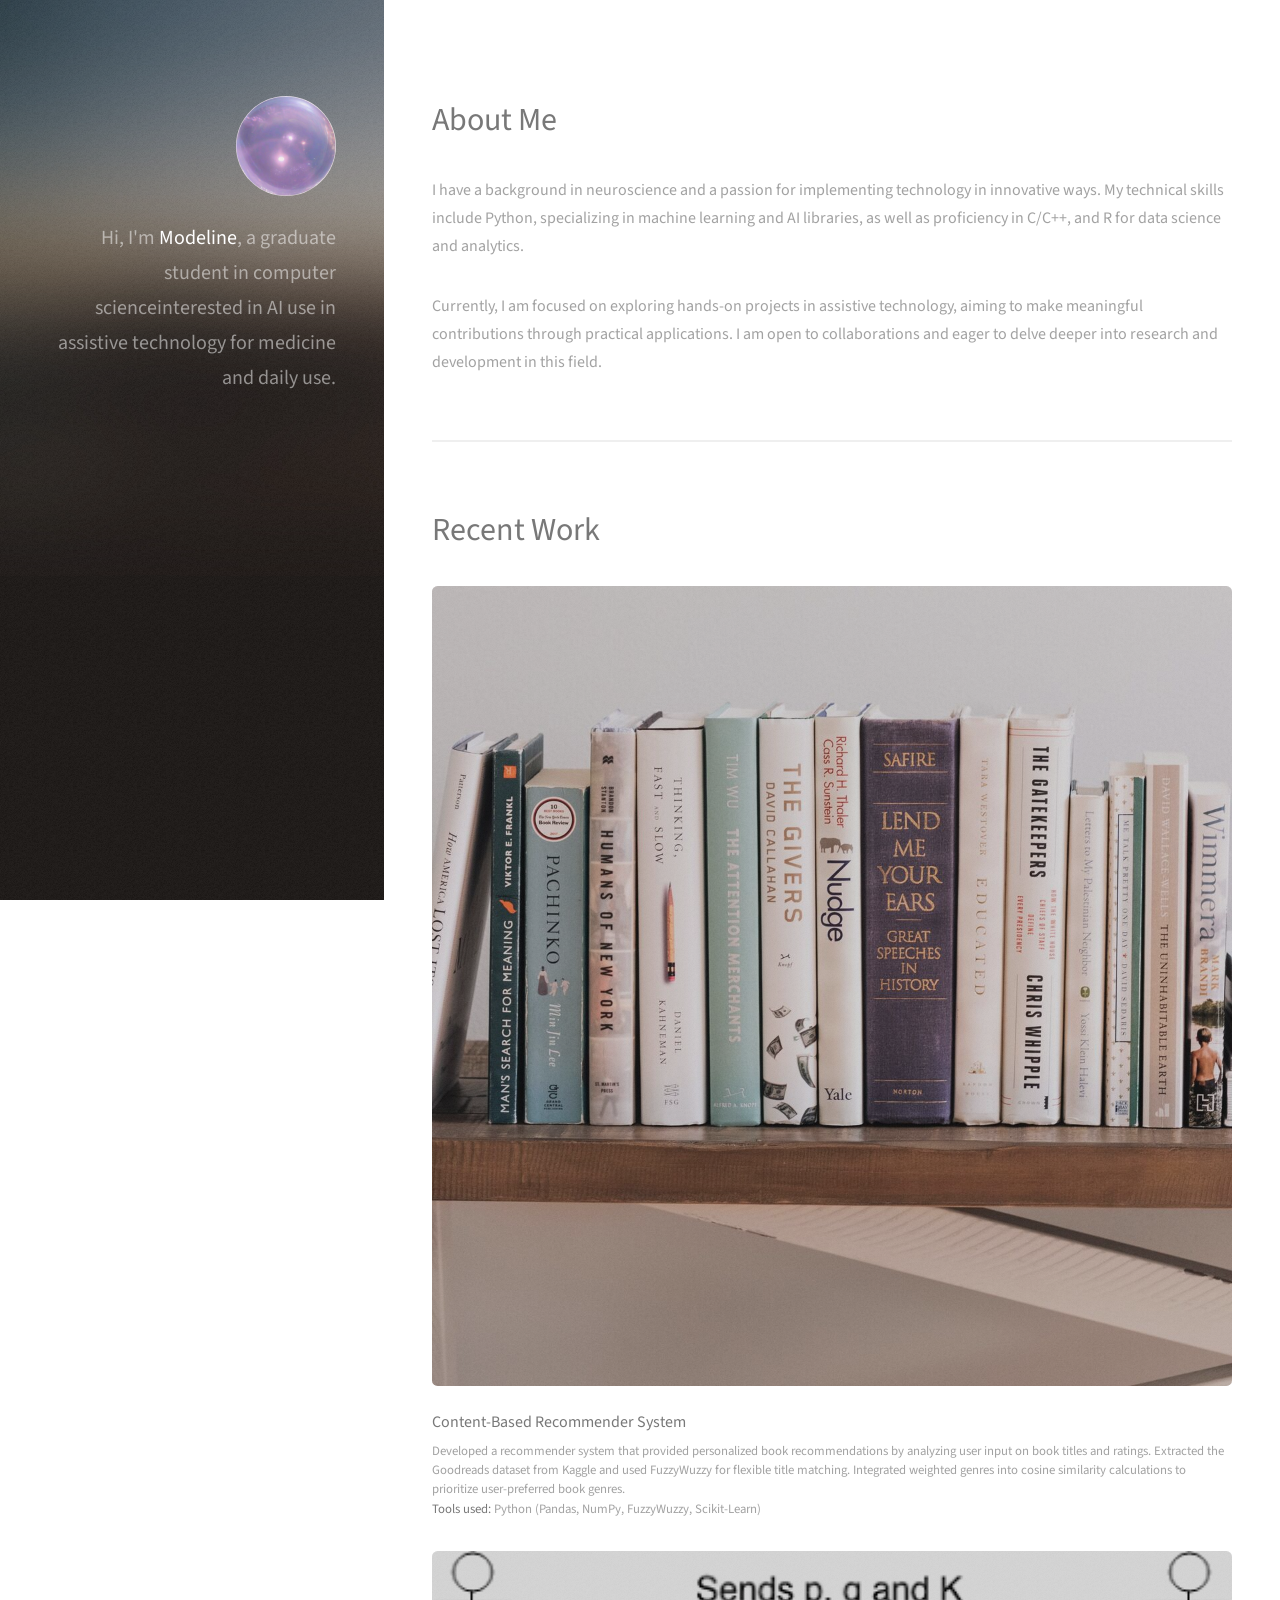
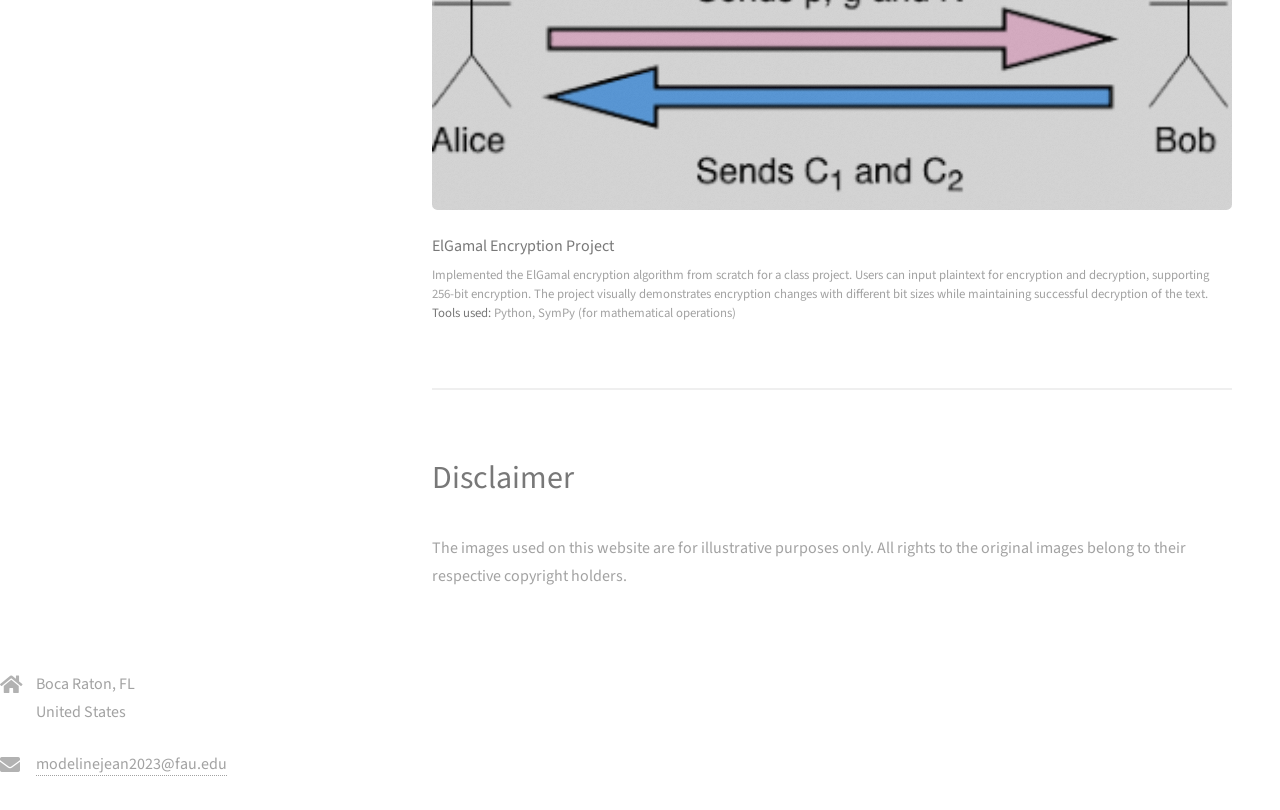
==== index.html @ 942147e5 "Add files via upload" ====
<!DOCTYPE HTML>
<!--
MJP
last updated: july 12, 2024
-->
<html lang="en">
	<head>
		<meta charset="UTF-8">
		<meta name="viewport" content="width=device-width, initial-scale=1, user-scalable=no">
		<title>MODELINE JEAN PIERRE</title>
		<link rel="stylesheet" href="assets/css/main.css">
	</head>
	<body class="is-preload">

		<!-- Header -->
		<header id="header">
			<div class="inner">
				<a href="#" class="image avatar"><img src="images/ball.JPG" alt=""></a>
				<h1>Hi, I'm <strong>Modeline</strong>, a graduate student in computer science<br>interested in AI use in assistive technology for medicine and daily use.</h1>
			</div>
		</header>

		<!-- Main -->
		<div id="main">

			<!-- Section One - About Me -->
			<section id="one">
				<div class="content">
					<header class="major">
						<h2>About Me</h2>
					</header>
					<p>
						I have a background in neuroscience and a passion for implementing technology in innovative ways. My technical skills include Python, specializing in machine learning and AI libraries, as well as proficiency in C/C++, and R for data science and analytics.
					</p>
					<p>
						Currently, I am focused on exploring hands-on projects in assistive technology, aiming to make meaningful contributions through practical applications. I am open to collaborations and eager to delve deeper into research and development in this field.
					</p>
				</div>
			</section>

			<!-- Section Two - Recent Work -->
			<section id="two">
				<div class="content">
					<header class="major">
						<h2>Recent Work</h2>
					</header>
					<div class="col">
						<article class="work-item">
							<a href="images/booksrec.jpg" class="image fit thumb"><img src="images/booksrec.jpg" alt="Books Rec"></a>
							<h3>Content-Based Recommender System</h3>
							<p>
								Developed a recommender system that provided personalized book recommendations by analyzing user input on book titles and ratings. Extracted the Goodreads dataset from Kaggle and used FuzzyWuzzy for flexible title matching. Integrated weighted genres into cosine similarity calculations to prioritize user-preferred book genres.
							</p>
							<p><strong>Tools used:</strong> Python (Pandas, NumPy, FuzzyWuzzy, Scikit-Learn)</p>
						</article>
						<article class="work-item">
							<a href="images/elgammal.png" class="image fit thumb"><img src="images/elgammal.png" alt="ElGamal Encryption"></a>
							<h3>ElGamal Encryption Project</h3>
							<p>
								Implemented the ElGamal encryption algorithm from scratch for a class project. Users can input plaintext for encryption and decryption, supporting 256-bit encryption. The project visually demonstrates encryption changes with different bit sizes while maintaining successful decryption of the text.
							</p>
							<p><strong>Tools used:</strong> Python, SymPy (for mathematical operations)</p>
						</article>
					</div>
				</div>
			</section>

			<!-- Section Three - Disclaimer -->
			<section id="three">
				<div class="content">
					<header class="major">
						<h2>Disclaimer</h2>
					</header>
					<p>
						The images used on this website are for illustrative purposes only. All rights to the original images belong to their respective copyright holders.
					</p>
				</div>
			</section>

		</div>
		<!-- End Main -->

		<!-- Footer -->
		<footer id="footer">
			<div class="inner">
				<ul class="labeled-icons">
					<li>
						<h3 class="icon solid fa-home"><span class="label">Address</span></h3>
						Boca Raton, FL <br>
						United States
					</li>
					<li>
						<h3 class="icon solid fa-envelope"><span class="label">Email</span></h3>
						<a href="mailto:modelinejean2023@fau.edu">modelinejean2023@fau.edu</a>
					</li>
				</ul>
			</div>
		</footer>
<!-- End Footer -->

		<!-- End Footer -->

		<!-- Scripts -->
		<!-- Uncomment the following script tags if you need them -->
		<!--
		<script src="assets/js/jquery.min.js"></script>
		<script src="assets/js/jquery.poptrox.min.js"></script>
		<script src="assets/js/browser.min.js"></script>
		<script src="assets/js/breakpoints.min.js"></script>
		<script src="assets/js/util.js"></script>
		<script src="assets/js/main.js"></script>
		-->
	</body>
</html>
---- assets/css/main.css ----
@import url("fontawesome-all.min.css");
@import url("https://fonts.googleapis.com/css?family=Source+Sans+Pro:400,400italic");
/*
	Strata by HTML5 UP
	html5up.net | @ajlkn
	Free for personal and commercial use under the CCA 3.0 license (html5up.net/license)
*/
html, body, div, span, applet, object,
iframe, h1, h2, h3, h4, h5, h6, p, blockquote,
pre, a, abbr, acronym, address, big, cite,
code, del, dfn, em, img, ins, kbd, q, s, samp,
small, strike, strong, sub, sup, tt, var, b,
u, i, center, dl, dt, dd, ol, ul, li, fieldset,
form, label, legend, table, caption, tbody,
tfoot, thead, tr, th, td, article, aside,
canvas, details, embed, figure, figcaption,
footer, header, hgroup, menu, nav, output, ruby,
section, summary, time, mark, audio, video {
  margin: 0;
  padding: 0;
  border: 0;
  font-size: 100%;
  font: inherit;
  vertical-align: baseline;
}

article, aside, details, figcaption, figure,
footer, header, hgroup, menu, nav, section {
  display: block;
}

body {
  line-height: 1;
}

ol, ul {
  list-style: none;
}

blockquote, q {
  quotes: none;
}
blockquote:before, blockquote:after, q:before, q:after {
  content: "";
  content: none;
}

table {
  border-collapse: collapse;
  border-spacing: 0;
}

body {
  -webkit-text-size-adjust: none;
}

mark {
  background-color: transparent;
  color: inherit;
}

input::-moz-focus-inner {
  border: 0;
  padding: 0;
}

input, select, textarea {
  -moz-appearance: none;
  -webkit-appearance: none;
  -ms-appearance: none;
  appearance: none;
}

/* Basic */
html {
  box-sizing: border-box;
}

*, *:before, *:after {
  box-sizing: inherit;
}

body {
  background: #fff;
}
body.is-preload *, body.is-preload *:before, body.is-preload *:after {
  -moz-animation: none !important;
  -webkit-animation: none !important;
  -ms-animation: none !important;
  animation: none !important;
  -moz-transition: none !important;
  -webkit-transition: none !important;
  -ms-transition: none !important;
  transition: none !important;
}

body, input, select, textarea {
  color: #a2a2a2;
  font-family: "Source Sans Pro", Helvetica, sans-serif;
  font-size: 16pt;
  font-weight: 400;
  line-height: 1.75em;
}

a {
  -moz-transition: color 0.2s ease-in-out, border-color 0.2s ease-in-out;
  -webkit-transition: color 0.2s ease-in-out, border-color 0.2s ease-in-out;
  -ms-transition: color 0.2s ease-in-out, border-color 0.2s ease-in-out;
  transition: color 0.2s ease-in-out, border-color 0.2s ease-in-out;
  border-bottom: dotted 1px;
  color: #49bf9d;
  text-decoration: none;
}
a:hover {
  border-bottom-color: transparent;
  color: #49bf9d !important;
  text-decoration: none;
}

strong, b {
  color: #787878;
  font-weight: 400;
}

em, i {
  font-style: italic;
}

p {
  margin: 0 0 2em 0;
}

h1, h2, h3, h4, h5, h6 {
  color: #787878;
  font-weight: 400;
  line-height: 1em;
  margin: 0 0 1em 0;
}
h1 a, h2 a, h3 a, h4 a, h5 a, h6 a {
  color: inherit;
  text-decoration: none;
}

h1 {
  font-size: 2em;
  line-height: 1.5em;
}

h2 {
  font-size: 1.5em;
  line-height: 1.5em;
}

h3 {
  font-size: 1.25em;
  line-height: 1.5em;
}

h4 {
  font-size: 1.1em;
  line-height: 1.5em;
}

h5 {
  font-size: 0.9em;
  line-height: 1.5em;
}

h6 {
  font-size: 0.7em;
  line-height: 1.5em;
}

sub {
  font-size: 0.8em;
  position: relative;
  top: 0.5em;
}

sup {
  font-size: 0.8em;
  position: relative;
  top: -0.5em;
}

hr {
  border: 0;
  border-bottom: solid 2px #efefef;
  margin: 2em 0;
}
hr.major {
  margin: 3em 0;
}

blockquote {
  border-left: solid 6px #efefef;
  font-style: italic;
  margin: 0 0 2em 0;
  padding: 0.5em 0 0.5em 1.5em;
}

code {
  background: #f7f7f7;
  border-radius: 0.35em;
  border: solid 2px #efefef;
  font-family: "Courier New", monospace;
  font-size: 0.9em;
  margin: 0 0.25em;
  padding: 0.25em 0.65em;
}

pre {
  -webkit-overflow-scrolling: touch;
  font-family: "Courier New", monospace;
  font-size: 0.9em;
  margin: 0 0 2em 0;
}
pre code {
  display: block;
  line-height: 1.75em;
  padding: 1em 1.5em;
  overflow-x: auto;
}

.align-left {
  text-align: left;
}

.align-center {
  text-align: center;
}

.align-right {
  text-align: right;
}

/* Container */
.container {
  margin: 0 auto;
  max-width: calc(100% - 4em);
  width: 100%;
}
.container.xsmall {
  width: 25%;
}
.container.small {
  width: 50%;
}
.container.medium {
  width: 75%;
}
.container.large {
  width: 125%;
}
.container.xlarge {
  width: 150%;
}
.container.max {
  width: 100%;
}
@media screen and (max-width: 980px) {
  .container {
    width: 100% !important;
    max-width: 100% !important;
  }
}
@media screen and (max-width: 480px) {
  .container {
    max-width: calc(100% - 3em);
  }
}

/* Row */
.row {
  display: flex;
  flex-wrap: wrap;
  box-sizing: border-box;
  align-items: stretch;
}
.row > * {
  box-sizing: border-box;
}
.row.gtr-uniform > * > :last-child {
  margin-bottom: 0;
}
.row.aln-left {
  justify-content: flex-start;
}
.row.aln-center {
  justify-content: center;
}
.row.aln-right {
  justify-content: flex-end;
}
.row.aln-top {
  align-items: flex-start;
}
.row.aln-middle {
  align-items: center;
}
.row.aln-bottom {
  align-items: flex-end;
}
.row > .imp {
  order: -1;
}
.row > .col-1 {
  width: 8.3333333333%;
}
.row > .off-1 {
  margin-left: 8.3333333333%;
}
.row > .col-2 {
  width: 16.6666666667%;
}
.row > .off-2 {
  margin-left: 16.6666666667%;
}
.row > .col-3 {
  width: 25%;
}
.row > .off-3 {
  margin-left: 25%;
}
.row > .col-4 {
  width: 33.3333333333%;
}
.row > .off-4 {
  margin-left: 33.3333333333%;
}
.row > .col-5 {
  width: 41.6666666667%;
}
.row > .off-5 {
  margin-left: 41.6666666667%;
}
.row > .col-6 {
  width: 50%;
}
.row > .off-6 {
  margin-left: 50%;
}
.row > .col-7 {
  width: 58.3333333333%;
}
.row > .off-7 {
  margin-left: 58.3333333333%;
}
.row > .col-8 {
  width: 66.6666666667%;
}
.row > .off-8 {
  margin-left: 66.6666666667%;
}
.row > .col-9 {
  width: 75%;
}
.row > .off-9 {
  margin-left: 75%;
}
.row > .col-10 {
  width: 83.3333333333%;
}
.row > .off-10 {
  margin-left: 83.3333333333%;
}
.row > .col-11 {
  width: 91.6666666667%;
}
.row > .off-11 {
  margin-left: 91.6666666667%;
}
.row > .col-12 {
  width: 100%;
}
.row > .off-12 {
  margin-left: 100%;
}
.row.gtr-0 {
  margin-top: 0;
  margin-left: 0em;
}
.row.gtr-0 > * {
  padding: 0 0 0 0em;
}
.row.gtr-0.gtr-uniform {
  margin-top: 0em;
}
.row.gtr-0.gtr-uniform > * {
  padding-top: 0em;
}
.row.gtr-25 {
  margin-top: 0;
  margin-left: -0.625em;
}
.row.gtr-25 > * {
  padding: 0 0 0 0.625em;
}
.row.gtr-25.gtr-uniform {
  margin-top: -0.625em;
}
.row.gtr-25.gtr-uniform > * {
  padding-top: 0.625em;
}
.row.gtr-50 {
  margin-top: 0;
  margin-left: -1.25em;
}
.row.gtr-50 > * {
  padding: 0 0 0 1.25em;
}
.row.gtr-50.gtr-uniform {
  margin-top: -1.25em;
}
.row.gtr-50.gtr-uniform > * {
  padding-top: 1.25em;
}
.row {
  margin-top: 0;
  margin-left: -2.5em;
}
.row > * {
  padding: 0 0 0 2.5em;
}
.row.gtr-uniform {
  margin-top: -2.5em;
}
.row.gtr-uniform > * {
  padding-top: 2.5em;
}
.row.gtr-150 {
  margin-top: 0;
  margin-left: -3.75em;
}
.row.gtr-150 > * {
  padding: 0 0 0 3.75em;
}
.row.gtr-150.gtr-uniform {
  margin-top: -3.75em;
}
.row.gtr-150.gtr-uniform > * {
  padding-top: 3.75em;
}
.row.gtr-200 {
  margin-top: 0;
  margin-left: -5em;
}
.row.gtr-200 > * {
  padding: 0 0 0 5em;
}
.row.gtr-200.gtr-uniform {
  margin-top: -5em;
}
.row.gtr-200.gtr-uniform > * {
  padding-top: 5em;
}
@media screen and (max-width: 1800px) {
  .row {
    display: flex;
    flex-wrap: wrap;
    box-sizing: border-box;
    align-items: stretch;
  }
  .row > * {
    box-sizing: border-box;
  }
  .row.gtr-uniform > * > :last-child {
    margin-bottom: 0;
  }
  .row.aln-left {
    justify-content: flex-start;
  }
  .row.aln-center {
    justify-content: center;
  }
  .row.aln-right {
    justify-content: flex-end;
  }
  .row.aln-top {
    align-items: flex-start;
  }
  .row.aln-middle {
    align-items: center;
  }
  .row.aln-bottom {
    align-items: flex-end;
  }
  .row > .imp-xlarge {
    order: -1;
  }
  .row > .col-1-xlarge {
    width: 8.3333333333%;
  }
  .row > .off-1-xlarge {
    margin-left: 8.3333333333%;
  }
  .row > .col-2-xlarge {
    width: 16.6666666667%;
  }
  .row > .off-2-xlarge {
    margin-left: 16.6666666667%;
  }
  .row > .col-3-xlarge {
    width: 25%;
  }
  .row > .off-3-xlarge {
    margin-left: 25%;
  }
  .row > .col-4-xlarge {
    width: 33.3333333333%;
  }
  .row > .off-4-xlarge {
    margin-left: 33.3333333333%;
  }
  .row > .col-5-xlarge {
    width: 41.6666666667%;
  }
  .row > .off-5-xlarge {
    margin-left: 41.6666666667%;
  }
  .row > .col-6-xlarge {
    width: 50%;
  }
  .row > .off-6-xlarge {
    margin-left: 50%;
  }
  .row > .col-7-xlarge {
    width: 58.3333333333%;
  }
  .row > .off-7-xlarge {
    margin-left: 58.3333333333%;
  }
  .row > .col-8-xlarge {
    width: 66.6666666667%;
  }
  .row > .off-8-xlarge {
    margin-left: 66.6666666667%;
  }
  .row > .col-9-xlarge {
    width: 75%;
  }
  .row > .off-9-xlarge {
    margin-left: 75%;
  }
  .row > .col-10-xlarge {
    width: 83.3333333333%;
  }
  .row > .off-10-xlarge {
    margin-left: 83.3333333333%;
  }
  .row > .col-11-xlarge {
    width: 91.6666666667%;
  }
  .row > .off-11-xlarge {
    margin-left: 91.6666666667%;
  }
  .row > .col-12-xlarge {
    width: 100%;
  }
  .row > .off-12-xlarge {
    margin-left: 100%;
  }
  .row.gtr-0 {
    margin-top: 0;
    margin-left: 0em;
  }
  .row.gtr-0 > * {
    padding: 0 0 0 0em;
  }
  .row.gtr-0.gtr-uniform {
    margin-top: 0em;
  }
  .row.gtr-0.gtr-uniform > * {
    padding-top: 0em;
  }
  .row.gtr-25 {
    margin-top: 0;
    margin-left: -0.625em;
  }
  .row.gtr-25 > * {
    padding: 0 0 0 0.625em;
  }
  .row.gtr-25.gtr-uniform {
    margin-top: -0.625em;
  }
  .row.gtr-25.gtr-uniform > * {
    padding-top: 0.625em;
  }
  .row.gtr-50 {
    margin-top: 0;
    margin-left: -1.25em;
  }
  .row.gtr-50 > * {
    padding: 0 0 0 1.25em;
  }
  .row.gtr-50.gtr-uniform {
    margin-top: -1.25em;
  }
  .row.gtr-50.gtr-uniform > * {
    padding-top: 1.25em;
  }
  .row {
    margin-top: 0;
    margin-left: -2.5em;
  }
  .row > * {
    padding: 0 0 0 2.5em;
  }
  .row.gtr-uniform {
    margin-top: -2.5em;
  }
  .row.gtr-uniform > * {
    padding-top: 2.5em;
  }
  .row.gtr-150 {
    margin-top: 0;
    margin-left: -3.75em;
  }
  .row.gtr-150 > * {
    padding: 0 0 0 3.75em;
  }
  .row.gtr-150.gtr-uniform {
    margin-top: -3.75em;
  }
  .row.gtr-150.gtr-uniform > * {
    padding-top: 3.75em;
  }
  .row.gtr-200 {
    margin-top: 0;
    margin-left: -5em;
  }
  .row.gtr-200 > * {
    padding: 0 0 0 5em;
  }
  .row.gtr-200.gtr-uniform {
    margin-top: -5em;
  }
  .row.gtr-200.gtr-uniform > * {
    padding-top: 5em;
  }
}
@media screen and (max-width: 1280px) {
  .row {
    display: flex;
    flex-wrap: wrap;
    box-sizing: border-box;
    align-items: stretch;
  }
  .row > * {
    box-sizing: border-box;
  }
  .row.gtr-uniform > * > :last-child {
    margin-bottom: 0;
  }
  .row.aln-left {
    justify-content: flex-start;
  }
  .row.aln-center {
    justify-content: center;
  }
  .row.aln-right {
    justify-content: flex-end;
  }
  .row.aln-top {
    align-items: flex-start;
  }
  .row.aln-middle {
    align-items: center;
  }
  .row.aln-bottom {
    align-items: flex-end;
  }
  .row > .imp-large {
    order: -1;
  }
  .row > .col-1-large {
    width: 8.3333333333%;
  }
  .row > .off-1-large {
    margin-left: 8.3333333333%;
  }
  .row > .col-2-large {
    width: 16.6666666667%;
  }
  .row > .off-2-large {
    margin-left: 16.6666666667%;
  }
  .row > .col-3-large {
    width: 25%;
  }
  .row > .off-3-large {
    margin-left: 25%;
  }
  .row > .col-4-large {
    width: 33.3333333333%;
  }
  .row > .off-4-large {
    margin-left: 33.3333333333%;
  }
  .row > .col-5-large {
    width: 41.6666666667%;
  }
  .row > .off-5-large {
    margin-left: 41.6666666667%;
  }
  .row > .col-6-large {
    width: 50%;
  }
  .row > .off-6-large {
    margin-left: 50%;
  }
  .row > .col-7-large {
    width: 58.3333333333%;
  }
  .row > .off-7-large {
    margin-left: 58.3333333333%;
  }
  .row > .col-8-large {
    width: 66.6666666667%;
  }
  .row > .off-8-large {
    margin-left: 66.6666666667%;
  }
  .row > .col-9-large {
    width: 75%;
  }
  .row > .off-9-large {
    margin-left: 75%;
  }
  .row > .col-10-large {
    width: 83.3333333333%;
  }
  .row > .off-10-large {
    margin-left: 83.3333333333%;
  }
  .row > .col-11-large {
    width: 91.6666666667%;
  }
  .row > .off-11-large {
    margin-left: 91.6666666667%;
  }
  .row > .col-12-large {
    width: 100%;
  }
  .row > .off-12-large {
    margin-left: 100%;
  }
  .row.gtr-0 {
    margin-top: 0;
    margin-left: 0em;
  }
  .row.gtr-0 > * {
    padding: 0 0 0 0em;
  }
  .row.gtr-0.gtr-uniform {
    margin-top: 0em;
  }
  .row.gtr-0.gtr-uniform > * {
    padding-top: 0em;
  }
  .row.gtr-25 {
    margin-top: 0;
    margin-left: -0.5em;
  }
  .row.gtr-25 > * {
    padding: 0 0 0 0.5em;
  }
  .row.gtr-25.gtr-uniform {
    margin-top: -0.5em;
  }
  .row.gtr-25.gtr-uniform > * {
    padding-top: 0.5em;
  }
  .row.gtr-50 {
    margin-top: 0;
    margin-left: -1em;
  }
  .row.gtr-50 > * {
    padding: 0 0 0 1em;
  }
  .row.gtr-50.gtr-uniform {
    margin-top: -1em;
  }
  .row.gtr-50.gtr-uniform > * {
    padding-top: 1em;
  }
  .row {
    margin-top: 0;
    margin-left: -2em;
  }
  .row > * {
    padding: 0 0 0 2em;
  }
  .row.gtr-uniform {
    margin-top: -2em;
  }
  .row.gtr-uniform > * {
    padding-top: 2em;
  }
  .row.gtr-150 {
    margin-top: 0;
    margin-left: -3em;
  }
  .row.gtr-150 > * {
    padding: 0 0 0 3em;
  }
  .row.gtr-150.gtr-uniform {
    margin-top: -3em;
  }
  .row.gtr-150.gtr-uniform > * {
    padding-top: 3em;
  }
  .row.gtr-200 {
    margin-top: 0;
    margin-left: -4em;
  }
  .row.gtr-200 > * {
    padding: 0 0 0 4em;
  }
  .row.gtr-200.gtr-uniform {
    margin-top: -4em;
  }
  .row.gtr-200.gtr-uniform > * {
    padding-top: 4em;
  }
}
@media screen and (max-width: 980px) {
  .row {
    display: flex;
    flex-wrap: wrap;
    box-sizing: border-box;
    align-items: stretch;
  }
  .row > * {
    box-sizing: border-box;
  }
  .row.gtr-uniform > * > :last-child {
    margin-bottom: 0;
  }
  .row.aln-left {
    justify-content: flex-start;
  }
  .row.aln-center {
    justify-content: center;
  }
  .row.aln-right {
    justify-content: flex-end;
  }
  .row.aln-top {
    align-items: flex-start;
  }
  .row.aln-middle {
    align-items: center;
  }
  .row.aln-bottom {
    align-items: flex-end;
  }
  .row > .imp-medium {
    order: -1;
  }
  .row > .col-1-medium {
    width: 8.3333333333%;
  }
  .row > .off-1-medium {
    margin-left: 8.3333333333%;
  }
  .row > .col-2-medium {
    width: 16.6666666667%;
  }
  .row > .off-2-medium {
    margin-left: 16.6666666667%;
  }
  .row > .col-3-medium {
    width: 25%;
  }
  .row > .off-3-medium {
    margin-left: 25%;
  }
  .row > .col-4-medium {
    width: 33.3333333333%;
  }
  .row > .off-4-medium {
    margin-left: 33.3333333333%;
  }
  .row > .col-5-medium {
    width: 41.6666666667%;
  }
  .row > .off-5-medium {
    margin-left: 41.6666666667%;
  }
  .row > .col-6-medium {
    width: 50%;
  }
  .row > .off-6-medium {
    margin-left: 50%;
  }
  .row > .col-7-medium {
    width: 58.3333333333%;
  }
  .row > .off-7-medium {
    margin-left: 58.3333333333%;
  }
  .row > .col-8-medium {
    width: 66.6666666667%;
  }
  .row > .off-8-medium {
    margin-left: 66.6666666667%;
  }
  .row > .col-9-medium {
    width: 75%;
  }
  .row > .off-9-medium {
    margin-left: 75%;
  }
  .row > .col-10-medium {
    width: 83.3333333333%;
  }
  .row > .off-10-medium {
    margin-left: 83.3333333333%;
  }
  .row > .col-11-medium {
    width: 91.6666666667%;
  }
  .row > .off-11-medium {
    margin-left: 91.6666666667%;
  }
  .row > .col-12-medium {
    width: 100%;
  }
  .row > .off-12-medium {
    margin-left: 100%;
  }
  .row.gtr-0 {
    margin-top: 0;
    margin-left: 0em;
  }
  .row.gtr-0 > * {
    padding: 0 0 0 0em;
  }
  .row.gtr-0.gtr-uniform {
    margin-top: 0em;
  }
  .row.gtr-0.gtr-uniform > * {
    padding-top: 0em;
  }
  .row.gtr-25 {
    margin-top: 0;
    margin-left: -0.5em;
  }
  .row.gtr-25 > * {
    padding: 0 0 0 0.5em;
  }
  .row.gtr-25.gtr-uniform {
    margin-top: -0.5em;
  }
  .row.gtr-25.gtr-uniform > * {
    padding-top: 0.5em;
  }
  .row.gtr-50 {
    margin-top: 0;
    margin-left: -1em;
  }
  .row.gtr-50 > * {
    padding: 0 0 0 1em;
  }
  .row.gtr-50.gtr-uniform {
    margin-top: -1em;
  }
  .row.gtr-50.gtr-uniform > * {
    padding-top: 1em;
  }
  .row {
    margin-top: 0;
    margin-left: -2em;
  }
  .row > * {
    padding: 0 0 0 2em;
  }
  .row.gtr-uniform {
    margin-top: -2em;
  }
  .row.gtr-uniform > * {
    padding-top: 2em;
  }
  .row.gtr-150 {
    margin-top: 0;
    margin-left: -3em;
  }
  .row.gtr-150 > * {
    padding: 0 0 0 3em;
  }
  .row.gtr-150.gtr-uniform {
    margin-top: -3em;
  }
  .row.gtr-150.gtr-uniform > * {
    padding-top: 3em;
  }
  .row.gtr-200 {
    margin-top: 0;
    margin-left: -4em;
  }
  .row.gtr-200 > * {
    padding: 0 0 0 4em;
  }
  .row.gtr-200.gtr-uniform {
    margin-top: -4em;
  }
  .row.gtr-200.gtr-uniform > * {
    padding-top: 4em;
  }
}
@media screen and (max-width: 736px) {
  .row {
    display: flex;
    flex-wrap: wrap;
    box-sizing: border-box;
    align-items: stretch;
  }
  .row > * {
    box-sizing: border-box;
  }
  .row.gtr-uniform > * > :last-child {
    margin-bottom: 0;
  }
  .row.aln-left {
    justify-content: flex-start;
  }
  .row.aln-center {
    justify-content: center;
  }
  .row.aln-right {
    justify-content: flex-end;
  }
  .row.aln-top {
    align-items: flex-start;
  }
  .row.aln-middle {
    align-items: center;
  }
  .row.aln-bottom {
    align-items: flex-end;
  }
  .row > .imp-small {
    order: -1;
  }
  .row > .col-1-small {
    width: 8.3333333333%;
  }
  .row > .off-1-small {
    margin-left: 8.3333333333%;
  }
  .row > .col-2-small {
    width: 16.6666666667%;
  }
  .row > .off-2-small {
    margin-left: 16.6666666667%;
  }
  .row > .col-3-small {
    width: 25%;
  }
  .row > .off-3-small {
    margin-left: 25%;
  }
  .row > .col-4-small {
    width: 33.3333333333%;
  }
  .row > .off-4-small {
    margin-left: 33.3333333333%;
  }
  .row > .col-5-small {
    width: 41.6666666667%;
  }
  .row > .off-5-small {
    margin-left: 41.6666666667%;
  }
  .row > .col-6-small {
    width: 50%;
  }
  .row > .off-6-small {
    margin-left: 50%;
  }
  .row > .col-7-small {
    width: 58.3333333333%;
  }
  .row > .off-7-small {
    margin-left: 58.3333333333%;
  }
  .row > .col-8-small {
    width: 66.6666666667%;
  }
  .row > .off-8-small {
    margin-left: 66.6666666667%;
  }
  .row > .col-9-small {
    width: 75%;
  }
  .row > .off-9-small {
    margin-left: 75%;
  }
  .row > .col-10-small {
    width: 83.3333333333%;
  }
  .row > .off-10-small {
    margin-left: 83.3333333333%;
  }
  .row > .col-11-small {
    width: 91.6666666667%;
  }
  .row > .off-11-small {
    margin-left: 91.6666666667%;
  }
  .row > .col-12-small {
    width: 100%;
  }
  .row > .off-12-small {
    margin-left: 100%;
  }
  .row.gtr-0 {
    margin-top: 0;
    margin-left: 0em;
  }
  .row.gtr-0 > * {
    padding: 0 0 0 0em;
  }
  .row.gtr-0.gtr-uniform {
    margin-top: 0em;
  }
  .row.gtr-0.gtr-uniform > * {
    padding-top: 0em;
  }
  .row.gtr-25 {
    margin-top: 0;
    margin-left: -0.375em;
  }
  .row.gtr-25 > * {
    padding: 0 0 0 0.375em;
  }
  .row.gtr-25.gtr-uniform {
    margin-top: -0.375em;
  }
  .row.gtr-25.gtr-uniform > * {
    padding-top: 0.375em;
  }
  .row.gtr-50 {
    margin-top: 0;
    margin-left: -0.75em;
  }
  .row.gtr-50 > * {
    padding: 0 0 0 0.75em;
  }
  .row.gtr-50.gtr-uniform {
    margin-top: -0.75em;
  }
  .row.gtr-50.gtr-uniform > * {
    padding-top: 0.75em;
  }
  .row {
    margin-top: 0;
    margin-left: -1.5em;
  }
  .row > * {
    padding: 0 0 0 1.5em;
  }
  .row.gtr-uniform {
    margin-top: -1.5em;
  }
  .row.gtr-uniform > * {
    padding-top: 1.5em;
  }
  .row.gtr-150 {
    margin-top: 0;
    margin-left: -2.25em;
  }
  .row.gtr-150 > * {
    padding: 0 0 0 2.25em;
  }
  .row.gtr-150.gtr-uniform {
    margin-top: -2.25em;
  }
  .row.gtr-150.gtr-uniform > * {
    padding-top: 2.25em;
  }
  .row.gtr-200 {
    margin-top: 0;
    margin-left: -3em;
  }
  .row.gtr-200 > * {
    padding: 0 0 0 3em;
  }
  .row.gtr-200.gtr-uniform {
    margin-top: -3em;
  }
  .row.gtr-200.gtr-uniform > * {
    padding-top: 3em;
  }
}
@media screen and (max-width: 480px) {
  .row {
    display: flex;
    flex-wrap: wrap;
    box-sizing: border-box;
    align-items: stretch;
  }
  .row > * {
    box-sizing: border-box;
  }
  .row.gtr-uniform > * > :last-child {
    margin-bottom: 0;
  }
  .row.aln-left {
    justify-content: flex-start;
  }
  .row.aln-center {
    justify-content: center;
  }
  .row.aln-right {
    justify-content: flex-end;
  }
  .row.aln-top {
    align-items: flex-start;
  }
  .row.aln-middle {
    align-items: center;
  }
  .row.aln-bottom {
    align-items: flex-end;
  }
  .row > .imp-xsmall {
    order: -1;
  }
  .row > .col-1-xsmall {
    width: 8.3333333333%;
  }
  .row > .off-1-xsmall {
    margin-left: 8.3333333333%;
  }
  .row > .col-2-xsmall {
    width: 16.6666666667%;
  }
  .row > .off-2-xsmall {
    margin-left: 16.6666666667%;
  }
  .row > .col-3-xsmall {
    width: 25%;
  }
  .row > .off-3-xsmall {
    margin-left: 25%;
  }
  .row > .col-4-xsmall {
    width: 33.3333333333%;
  }
  .row > .off-4-xsmall {
    margin-left: 33.3333333333%;
  }
  .row > .col-5-xsmall {
    width: 41.6666666667%;
  }
  .row > .off-5-xsmall {
    margin-left: 41.6666666667%;
  }
  .row > .col-6-xsmall {
    width: 50%;
  }
  .row > .off-6-xsmall {
    margin-left: 50%;
  }
  .row > .col-7-xsmall {
    width: 58.3333333333%;
  }
  .row > .off-7-xsmall {
    margin-left: 58.3333333333%;
  }
  .row > .col-8-xsmall {
    width: 66.6666666667%;
  }
  .row > .off-8-xsmall {
    margin-left: 66.6666666667%;
  }
  .row > .col-9-xsmall {
    width: 75%;
  }
  .row > .off-9-xsmall {
    margin-left: 75%;
  }
  .row > .col-10-xsmall {
    width: 83.3333333333%;
  }
  .row > .off-10-xsmall {
    margin-left: 83.3333333333%;
  }
  .row > .col-11-xsmall {
    width: 91.6666666667%;
  }
  .row > .off-11-xsmall {
    margin-left: 91.6666666667%;
  }
  .row > .col-12-xsmall {
    width: 100%;
  }
  .row > .off-12-xsmall {
    margin-left: 100%;
  }
  .row.gtr-0 {
    margin-top: 0;
    margin-left: 0em;
  }
  .row.gtr-0 > * {
    padding: 0 0 0 0em;
  }
  .row.gtr-0.gtr-uniform {
    margin-top: 0em;
  }
  .row.gtr-0.gtr-uniform > * {
    padding-top: 0em;
  }
  .row.gtr-25 {
    margin-top: 0;
    margin-left: -0.375em;
  }
  .row.gtr-25 > * {
    padding: 0 0 0 0.375em;
  }
  .row.gtr-25.gtr-uniform {
    margin-top: -0.375em;
  }
  .row.gtr-25.gtr-uniform > * {
    padding-top: 0.375em;
  }
  .row.gtr-50 {
    margin-top: 0;
    margin-left: -0.75em;
  }
  .row.gtr-50 > * {
    padding: 0 0 0 0.75em;
  }
  .row.gtr-50.gtr-uniform {
    margin-top: -0.75em;
  }
  .row.gtr-50.gtr-uniform > * {
    padding-top: 0.75em;
  }
  .row {
    margin-top: 0;
    margin-left: -1.5em;
  }
  .row > * {
    padding: 0 0 0 1.5em;
  }
  .row.gtr-uniform {
    margin-top: -1.5em;
  }
  .row.gtr-uniform > * {
    padding-top: 1.5em;
  }
  .row.gtr-150 {
    margin-top: 0;
    margin-left: -2.25em;
  }
  .row.gtr-150 > * {
    padding: 0 0 0 2.25em;
  }
  .row.gtr-150.gtr-uniform {
    margin-top: -2.25em;
  }
  .row.gtr-150.gtr-uniform > * {
    padding-top: 2.25em;
  }
  .row.gtr-200 {
    margin-top: 0;
    margin-left: -3em;
  }
  .row.gtr-200 > * {
    padding: 0 0 0 3em;
  }
  .row.gtr-200.gtr-uniform {
    margin-top: -3em;
  }
  .row.gtr-200.gtr-uniform > * {
    padding-top: 3em;
  }
}

/* Section/Article */
section.special, article.special {
  text-align: center;
}

header p {
  color: #b2b2b2;
  position: relative;
  margin: 0 0 1.5em 0;
}
header h2 + p {
  font-size: 1.25em;
  margin-top: -1em;
  line-height: 1.5em;
}
header h3 + p {
  font-size: 1.1em;
  margin-top: -0.8em;
  line-height: 1.5em;
}
header h4 + p,
header h5 + p,
header h6 + p {
  font-size: 0.9em;
  margin-top: -0.6em;
  line-height: 1.5em;
}
header.major h2 {
  font-size: 2em;
}

/* Form */
form {
  margin: 0 0 2em 0;
}

label {
  color: #787878;
  display: block;
  font-size: 0.9em;
  font-weight: 400;
  margin: 0 0 1em 0;
}

input[type=text],
input[type=password],
input[type=email],
select,
textarea {
  -moz-appearance: none;
  -webkit-appearance: none;
  -ms-appearance: none;
  appearance: none;
  background: #f7f7f7;
  border-radius: 0.35em;
  border: solid 2px transparent;
  color: inherit;
  display: block;
  outline: 0;
  padding: 0 0.75em;
  text-decoration: none;
  width: 100%;
}
input[type=text]:invalid,
input[type=password]:invalid,
input[type=email]:invalid,
select:invalid,
textarea:invalid {
  box-shadow: none;
}
input[type=text]:focus,
input[type=password]:focus,
input[type=email]:focus,
select:focus,
textarea:focus {
  border-color: #49bf9d;
}

select {
  background-image: url("data:image/svg+xml;charset=utf8,%3Csvg xmlns='http://www.w3.org/2000/svg' width='40' height='40' preserveAspectRatio='none' viewBox='0 0 40 40'%3E%3Cpath d='M9.4,12.3l10.4,10.4l10.4-10.4c0.2-0.2,0.5-0.4,0.9-0.4c0.3,0,0.6,0.1,0.9,0.4l3.3,3.3c0.2,0.2,0.4,0.5,0.4,0.9 c0,0.4-0.1,0.6-0.4,0.9L20.7,31.9c-0.2,0.2-0.5,0.4-0.9,0.4c-0.3,0-0.6-0.1-0.9-0.4L4.3,17.3c-0.2-0.2-0.4-0.5-0.4-0.9 c0-0.4,0.1-0.6,0.4-0.9l3.3-3.3c0.2-0.2,0.5-0.4,0.9-0.4S9.1,12.1,9.4,12.3z' fill='%23dfdfdf' /%3E%3C/svg%3E");
  background-size: 1.25rem;
  background-repeat: no-repeat;
  background-position: calc(100% - 1rem) center;
  height: 2.75em;
  padding-right: 2.75em;
  text-overflow: ellipsis;
}
select option {
  color: #787878;
  background: #fff;
}
select:focus::-ms-value {
  background-color: transparent;
}
select::-ms-expand {
  display: none;
}

input[type=text],
input[type=password],
input[type=email],
select {
  height: 2.75em;
}

textarea {
  padding: 0.75em;
}

input[type=checkbox],
input[type=radio] {
  -moz-appearance: none;
  -webkit-appearance: none;
  -ms-appearance: none;
  appearance: none;
  display: block;
  float: left;
  margin-right: -2em;
  opacity: 0;
  width: 1em;
  z-index: -1;
}
input[type=checkbox] + label,
input[type=radio] + label {
  text-decoration: none;
  color: #a2a2a2;
  cursor: pointer;
  display: inline-block;
  font-size: 1em;
  font-weight: 400;
  padding-left: 2.4em;
  padding-right: 0.75em;
  position: relative;
}
input[type=checkbox] + label:before,
input[type=radio] + label:before {
  -moz-osx-font-smoothing: grayscale;
  -webkit-font-smoothing: antialiased;
  display: inline-block;
  font-style: normal;
  font-variant: normal;
  text-rendering: auto;
  line-height: 1;
  text-transform: none !important;
  font-family: "Font Awesome 5 Free";
  font-weight: 900;
}
input[type=checkbox] + label:before,
input[type=radio] + label:before {
  background: #f7f7f7;
  border-radius: 0.35em;
  border: solid 2px transparent;
  content: "";
  display: inline-block;
  font-size: 0.8em;
  height: 2.0625em;
  left: 0;
  line-height: 1.85625em;
  position: absolute;
  text-align: center;
  top: 0;
  width: 2.0625em;
}
input[type=checkbox]:checked + label:before,
input[type=radio]:checked + label:before {
  background: #787878;
  border-color: #787878;
  color: #fff;
  content: "\f00c";
}
input[type=checkbox]:focus + label:before,
input[type=radio]:focus + label:before {
  border-color: #49bf9d;
}

input[type=checkbox] + label:before {
  border-radius: 0.35em;
}

input[type=radio] + label:before {
  border-radius: 100%;
}

::-webkit-input-placeholder {
  color: #b2b2b2 !important;
  opacity: 1;
}

:-moz-placeholder {
  color: #b2b2b2 !important;
  opacity: 1;
}

::-moz-placeholder {
  color: #b2b2b2 !important;
  opacity: 1;
}

:-ms-input-placeholder {
  color: #b2b2b2 !important;
  opacity: 1;
}

/* Box */
.box {
  border-radius: 0.35em;
  border: solid 2px #efefef;
  margin-bottom: 2em;
  padding: 1.5em;
}
.box > :last-child,
.box > :last-child > :last-child,
.box > :last-child > :last-child > :last-child {
  margin-bottom: 0;
}
.box.alt {
  border: 0;
  border-radius: 0;
  padding: 0;
}

/* Icon */
.icon {
  text-decoration: none;
  border-bottom: none;
  position: relative;
}
.icon:before {
  -moz-osx-font-smoothing: grayscale;
  -webkit-font-smoothing: antialiased;
  display: inline-block;
  font-style: normal;
  font-variant: normal;
  text-rendering: auto;
  line-height: 1;
  text-transform: none !important;
  font-family: "Font Awesome 5 Free";
  font-weight: 400;
}
.icon > .label {
  display: none;
}
.icon:before {
  line-height: inherit;
}
.icon.solid:before {
  font-weight: 900;
}
.icon.brands:before {
  font-family: "Font Awesome 5 Brands";
}

/* Image */
.image {
  border-radius: 0.35em;
  border: 0;
  display: inline-block;
  position: relative;
}
.image:before {
  -moz-transition: opacity 0.2s ease-in-out;
  -webkit-transition: opacity 0.2s ease-in-out;
  -ms-transition: opacity 0.2s ease-in-out;
  transition: opacity 0.2s ease-in-out;
  background: url("images/overlay.png");
  border-radius: 0.35em;
  content: "";
  display: block;
  height: 100%;
  left: 0;
  opacity: 0.5;
  position: absolute;
  top: 0;
  width: 100%;
}
.image.thumb {
  text-align: center;
}
.image.thumb:after {
  -moz-transition: opacity 0.2s ease-in-out;
  -webkit-transition: opacity 0.2s ease-in-out;
  -ms-transition: opacity 0.2s ease-in-out;
  transition: opacity 0.2s ease-in-out;
  border-radius: 0.35em;
  border: solid 3px rgba(255, 255, 255, 0.5);
  color: #fff;
  content: "View";
  display: inline-block;
  font-size: 0.8em;
  font-weight: 400;
  left: 50%;
  line-height: 2.25em;
  margin: -1.25em 0 0 -3em;
  opacity: 0;
  padding: 0 1.5em;
  position: absolute;
  text-align: center;
  text-decoration: none;
  top: 50%;
  white-space: nowrap;
}
.image.thumb:hover:after {
  opacity: 1;
}
.image.thumb:hover:before {
  background: url("images/overlay.png"), url("images/overlay.png");
  opacity: 1;
}
.image img {
  border-radius: 0.35em;
  display: block;
}
.image.left {
  float: left;
  margin: 0 1.5em 1em 0;
  top: 0.25em;
}
.image.right {
  float: right;
  margin: 0 0 1em 1.5em;
  top: 0.25em;
}
.image.left, .image.right {
  max-width: 40%;
}
.image.left img, .image.right img {
  width: 100%;
}
.image.fit {
  display: block;
  margin: 0 0 2em 0;
  width: 100%;
}
.image.fit img {
  width: 100%;
}
.image.avatar {
  border-radius: 100%;
}
.image.avatar:before {
  display: none;
}
.image.avatar img {
  border-radius: 100%;
  width: 100%;
}

/* List */
ol {
  list-style: decimal;
  margin: 0 0 2em 0;
  padding-left: 1.25em;
}
ol li {
  padding-left: 0.25em;
}

ul {
  list-style: disc;
  margin: 0 0 2em 0;
  padding-left: 1em;
}
ul li {
  padding-left: 0.5em;
}
ul.alt {
  list-style: none;
  padding-left: 0;
}
ul.alt li {
  border-top: solid 2px #efefef;
  padding: 0.5em 0;
}
ul.alt li:first-child {
  border-top: 0;
  padding-top: 0;
}

dl {
  margin: 0 0 2em 0;
}

/* Icons */
ul.icons {
  cursor: default;
  list-style: none;
  padding-left: 0;
}
ul.icons li {
  display: inline-block;
  padding: 0 1em 0 0;
}
ul.icons li:last-child {
  padding-right: 0;
}
ul.icons li .icon:before {
  font-size: 1.5em;
}

/* Labeled Icons */
ul.labeled-icons {
  list-style: none;
  padding: 0;
}
ul.labeled-icons li {
  line-height: 1.75em;
  margin: 1.5em 0 0 0;
  padding-left: 2.25em;
  position: relative;
}
ul.labeled-icons li:first-child {
  margin-top: 0;
}
ul.labeled-icons li a {
  color: inherit;
}
ul.labeled-icons li h3 {
  color: #b2b2b2;
  left: 0;
  position: absolute;
  text-align: center;
  top: 0;
  width: 1em;
}

/* Actions */
ul.actions {
  display: -moz-flex;
  display: -webkit-flex;
  display: -ms-flex;
  display: flex;
  cursor: default;
  list-style: none;
  margin-left: -1em;
  padding-left: 0;
}
ul.actions li {
  padding: 0 0 0 1em;
  vertical-align: middle;
}
ul.actions.special {
  -moz-justify-content: center;
  -webkit-justify-content: center;
  -ms-justify-content: center;
  justify-content: center;
  width: 100%;
  margin-left: 0;
}
ul.actions.special li:first-child {
  padding-left: 0;
}
ul.actions.stacked {
  -moz-flex-direction: column;
  -webkit-flex-direction: column;
  -ms-flex-direction: column;
  flex-direction: column;
  margin-left: 0;
}
ul.actions.stacked li {
  padding: 1.3em 0 0 0;
}
ul.actions.stacked li:first-child {
  padding-top: 0;
}
ul.actions.fit {
  width: calc(100% + 1em);
}
ul.actions.fit li {
  -moz-flex-grow: 1;
  -webkit-flex-grow: 1;
  -ms-flex-grow: 1;
  flex-grow: 1;
  -moz-flex-shrink: 1;
  -webkit-flex-shrink: 1;
  -ms-flex-shrink: 1;
  flex-shrink: 1;
  width: 100%;
}
ul.actions.fit li > * {
  width: 100%;
}
ul.actions.fit.stacked {
  width: 100%;
}
@media screen and (max-width: 480px) {
  ul.actions:not(.fixed) {
    -moz-flex-direction: column;
    -webkit-flex-direction: column;
    -ms-flex-direction: column;
    flex-direction: column;
    margin-left: 0;
    width: 100% !important;
  }
  ul.actions:not(.fixed) li {
    -moz-flex-grow: 1;
    -webkit-flex-grow: 1;
    -ms-flex-grow: 1;
    flex-grow: 1;
    -moz-flex-shrink: 1;
    -webkit-flex-shrink: 1;
    -ms-flex-shrink: 1;
    flex-shrink: 1;
    padding: 1em 0 0 0;
    text-align: center;
    width: 100%;
  }
  ul.actions:not(.fixed) li > * {
    width: 100%;
  }
  ul.actions:not(.fixed) li:first-child {
    padding-top: 0;
  }
  ul.actions:not(.fixed) li input[type=submit],
  ul.actions:not(.fixed) li input[type=reset],
  ul.actions:not(.fixed) li input[type=button],
  ul.actions:not(.fixed) li button,
  ul.actions:not(.fixed) li .button {
    width: 100%;
  }
  ul.actions:not(.fixed) li input[type=submit].icon:before,
  ul.actions:not(.fixed) li input[type=reset].icon:before,
  ul.actions:not(.fixed) li input[type=button].icon:before,
  ul.actions:not(.fixed) li button.icon:before,
  ul.actions:not(.fixed) li .button.icon:before {
    margin-left: -0.5em;
  }
}

/* Table */
.table-wrapper {
  -webkit-overflow-scrolling: touch;
  overflow-x: auto;
}

table {
  margin: 0 0 2em 0;
  width: 100%;
}
table tbody tr {
  border: solid 1px #efefef;
  border-left: 0;
  border-right: 0;
}
table tbody tr:nth-child(2n+1) {
  background-color: #f7f7f7;
}
table td {
  padding: 0.75em 0.75em;
}
table th {
  color: #787878;
  font-size: 0.9em;
  font-weight: 400;
  padding: 0 0.75em 0.75em 0.75em;
  text-align: left;
}
table thead {
  border-bottom: solid 2px #efefef;
}
table tfoot {
  border-top: solid 2px #efefef;
}
table.alt {
  border-collapse: separate;
}
table.alt tbody tr td {
  border: solid 2px #efefef;
  border-left-width: 0;
  border-top-width: 0;
}
table.alt tbody tr td:first-child {
  border-left-width: 2px;
}
table.alt tbody tr:first-child td {
  border-top-width: 2px;
}
table.alt thead {
  border-bottom: 0;
}
table.alt tfoot {
  border-top: 0;
}

/* Button */
input[type=submit],
input[type=reset],
input[type=button],
.button {
  -moz-appearance: none;
  -webkit-appearance: none;
  -ms-appearance: none;
  appearance: none;
  -moz-transition: background-color 0.2s ease-in-out, color 0.2s ease-in-out, border-color 0.2s ease-in-out;
  -webkit-transition: background-color 0.2s ease-in-out, color 0.2s ease-in-out, border-color 0.2s ease-in-out;
  -ms-transition: background-color 0.2s ease-in-out, color 0.2s ease-in-out, border-color 0.2s ease-in-out;
  transition: background-color 0.2s ease-in-out, color 0.2s ease-in-out, border-color 0.2s ease-in-out;
  background-color: transparent;
  border-radius: 0.35em;
  border: solid 3px #efefef;
  color: #787878 !important;
  cursor: pointer;
  display: inline-block;
  font-weight: 400;
  height: 3.15em;
  height: calc(2.75em + 6px);
  line-height: 2.75em;
  min-width: 10em;
  padding: 0 1.5em;
  text-align: center;
  text-decoration: none;
  white-space: nowrap;
}
input[type=submit]:hover,
input[type=reset]:hover,
input[type=button]:hover,
.button:hover {
  border-color: #49bf9d;
  color: #49bf9d !important;
}
input[type=submit]:active,
input[type=reset]:active,
input[type=button]:active,
.button:active {
  background-color: rgba(73, 191, 157, 0.1);
  border-color: #49bf9d;
  color: #49bf9d !important;
}
input[type=submit].icon,
input[type=reset].icon,
input[type=button].icon,
.button.icon {
  padding-left: 1.35em;
}
input[type=submit].icon:before,
input[type=reset].icon:before,
input[type=button].icon:before,
.button.icon:before {
  margin-right: 0.5em;
}
input[type=submit].fit,
input[type=reset].fit,
input[type=button].fit,
.button.fit {
  min-width: 0;
  width: 100%;
}
input[type=submit].small,
input[type=reset].small,
input[type=button].small,
.button.small {
  font-size: 0.8em;
}
input[type=submit].large,
input[type=reset].large,
input[type=button].large,
.button.large {
  font-size: 1.35em;
}
input[type=submit].primary,
input[type=reset].primary,
input[type=button].primary,
.button.primary {
  background-color: #49bf9d;
  border-color: #49bf9d;
  color: #ffffff !important;
}
input[type=submit].primary:hover,
input[type=reset].primary:hover,
input[type=button].primary:hover,
.button.primary:hover {
  background-color: #5cc6a7;
  border-color: #5cc6a7;
}
input[type=submit].primary:active,
input[type=reset].primary:active,
input[type=button].primary:active,
.button.primary:active {
  background-color: #3eb08f;
  border-color: #3eb08f;
}
input[type=submit].disabled, input[type=submit]:disabled,
input[type=reset].disabled,
input[type=reset]:disabled,
input[type=button].disabled,
input[type=button]:disabled,
.button.disabled,
.button:disabled {
  background-color: #e7e7e7 !important;
  border-color: #e7e7e7 !important;
  color: #b2b2b2 !important;
  cursor: default;
}

/* Work Item */
.work-item {
  margin: 0 0 2em 0;
}
.work-item .image {
  margin: 0 0 1.5em 0;
}
.work-item h3 {
  font-size: 1em;
  margin: 0 0 0.5em 0;
}
.work-item p {
  font-size: 0.8em;
  line-height: 1.5em;
  margin: 0;
}

/* Header */
#header {
  display: -moz-flex;
  display: -webkit-flex;
  display: -ms-flex;
  display: flex;
  -moz-flex-direction: column;
  -webkit-flex-direction: column;
  -ms-flex-direction: column;
  flex-direction: column;
  -moz-align-items: -moz-flex-end;
  -webkit-align-items: -webkit-flex-end;
  -ms-align-items: -ms-flex-end;
  align-items: flex-end;
  -moz-justify-content: space-between;
  -webkit-justify-content: space-between;
  -ms-justify-content: space-between;
  justify-content: space-between;
  background-color: #1f1815;
  background-attachment: scroll, scroll;
  background-image: url("images/overlay.png"), url("../../images/bg.jpg");
  background-position: top left, top left;
  background-repeat: repeat, no-repeat;
  background-size: auto, 150%;
  color: rgba(255, 255, 255, 0.5);
  height: 100%;
  left: 0;
  padding: 8em 4em;
  position: fixed;
  text-align: right;
  top: 0;
  width: 35%;
}
#header > * {
  -moz-flex-shrink: 0;
  -webkit-flex-shrink: 0;
  -ms-flex-shrink: 0;
  flex-shrink: 0;
  width: 100%;
}
#header > .inner {
  -moz-flex-grow: 1;
  -webkit-flex-grow: 1;
  -ms-flex-grow: 1;
  flex-grow: 1;
  margin: 0 0 2em 0;
}
#header strong, #header b {
  color: #ffffff;
}
#header h2, #header h3, #header h4, #header h5, #header h6 {
  color: #ffffff;
}
#header h1 {
  color: rgba(255, 255, 255, 0.5);
  font-size: 1.35em;
  line-height: 1.75em;
  margin: 0;
}
#header .image.avatar {
  margin: 0 0 1em 0;
  width: 6.25em;
}

/* Footer */
#footer .icons {
  margin: 1em 0 0 0;
}
#footer .icons a {
  color: rgba(255, 255, 255, 0.4);
}
#footer .copyright {
  color: rgba(255, 255, 255, 0.4);
  font-size: 0.8em;
  list-style: none;
  margin: 1em 0 0 0;
  padding: 0;
}
#footer .copyright li {
  border-left: solid 1px rgba(255, 255, 255, 0.25);
  display: inline-block;
  line-height: 1em;
  margin-left: 0.75em;
  padding-left: 0.75em;
}
#footer .copyright li:first-child {
  border-left: 0;
  margin-left: 0;
  padding-left: 0;
}
#footer .copyright li a {
  color: inherit;
}

/* Main */
#main {
  margin-left: 35%;
  max-width: 54em;
  padding: 8em 4em 4em 4em;
  width: calc(100% - 35%);
}
#main > section {
  border-top: solid 2px #efefef;
  margin: 4em 0 0 0;
  padding: 4em 0 0 0;
}
#main > section:first-child {
  border-top: 0;
  margin-top: 0;
  padding-top: 0;
}

/* Poptrox */
@-moz-keyframes spin {
  0% {
    -moz-transform: rotate(0deg);
    -webkit-transform: rotate(0deg);
    -ms-transform: rotate(0deg);
    transform: rotate(0deg);
  }
  100% {
    -moz-transform: rotate(360deg);
    -webkit-transform: rotate(360deg);
    -ms-transform: rotate(360deg);
    transform: rotate(360deg);
  }
}
@-webkit-keyframes spin {
  0% {
    -moz-transform: rotate(0deg);
    -webkit-transform: rotate(0deg);
    -ms-transform: rotate(0deg);
    transform: rotate(0deg);
  }
  100% {
    -moz-transform: rotate(360deg);
    -webkit-transform: rotate(360deg);
    -ms-transform: rotate(360deg);
    transform: rotate(360deg);
  }
}
@-ms-keyframes spin {
  0% {
    -moz-transform: rotate(0deg);
    -webkit-transform: rotate(0deg);
    -ms-transform: rotate(0deg);
    transform: rotate(0deg);
  }
  100% {
    -moz-transform: rotate(360deg);
    -webkit-transform: rotate(360deg);
    -ms-transform: rotate(360deg);
    transform: rotate(360deg);
  }
}
@keyframes spin {
  0% {
    -moz-transform: rotate(0deg);
    -webkit-transform: rotate(0deg);
    -ms-transform: rotate(0deg);
    transform: rotate(0deg);
  }
  100% {
    -moz-transform: rotate(360deg);
    -webkit-transform: rotate(360deg);
    -ms-transform: rotate(360deg);
    transform: rotate(360deg);
  }
}
.poptrox-popup {
  -moz-box-sizing: content-box;
  -webkit-box-sizing: content-box;
  -ms-box-sizing: content-box;
  box-sizing: content-box;
  -webkit-tap-highlight-color: rgba(255, 255, 255, 0);
  background: #fff;
  border-radius: 0.35em;
  box-shadow: 0 0.1em 0.15em 0 rgba(0, 0, 0, 0.15);
  overflow: hidden;
  padding-bottom: 3em;
}
.poptrox-popup .loader {
  text-decoration: none;
  -moz-animation: spin 1s linear infinite;
  -webkit-animation: spin 1s linear infinite;
  -ms-animation: spin 1s linear infinite;
  animation: spin 1s linear infinite;
  font-size: 1.5em;
  height: 1em;
  left: 50%;
  line-height: 1em;
  margin: -0.5em 0 0 -0.5em;
  position: absolute;
  top: 50%;
  width: 1em;
}
.poptrox-popup .loader:before {
  -moz-osx-font-smoothing: grayscale;
  -webkit-font-smoothing: antialiased;
  display: inline-block;
  font-style: normal;
  font-variant: normal;
  text-rendering: auto;
  line-height: 1;
  text-transform: none !important;
  font-family: "Font Awesome 5 Free";
  font-weight: 900;
}
.poptrox-popup .loader:before {
  content: "\f1ce";
}
.poptrox-popup .caption {
  background: #fff;
  bottom: 0;
  cursor: default;
  font-size: 0.9em;
  height: 3em;
  left: 0;
  line-height: 2.8em;
  position: absolute;
  text-align: center;
  width: 100%;
  z-index: 1;
}
.poptrox-popup .nav-next,
.poptrox-popup .nav-previous {
  text-decoration: none;
  -moz-transition: opacity 0.2s ease-in-out;
  -webkit-transition: opacity 0.2s ease-in-out;
  -ms-transition: opacity 0.2s ease-in-out;
  transition: opacity 0.2s ease-in-out;
  -webkit-tap-highlight-color: rgba(255, 255, 255, 0);
  background: rgba(0, 0, 0, 0.01);
  cursor: pointer;
  height: 100%;
  opacity: 0;
  position: absolute;
  top: 0;
  width: 50%;
}
.poptrox-popup .nav-next:before,
.poptrox-popup .nav-previous:before {
  -moz-osx-font-smoothing: grayscale;
  -webkit-font-smoothing: antialiased;
  display: inline-block;
  font-style: normal;
  font-variant: normal;
  text-rendering: auto;
  line-height: 1;
  text-transform: none !important;
  font-family: "Font Awesome 5 Free";
  font-weight: 900;
}
.poptrox-popup .nav-next:before,
.poptrox-popup .nav-previous:before {
  color: #fff;
  font-size: 2.5em;
  height: 1em;
  line-height: 1em;
  margin-top: -0.75em;
  position: absolute;
  text-align: center;
  top: 50%;
  width: 1.5em;
}
.poptrox-popup .nav-next {
  right: 0;
}
.poptrox-popup .nav-next:before {
  content: "\f105";
  right: 0;
}
.poptrox-popup .nav-previous {
  left: 0;
}
.poptrox-popup .nav-previous:before {
  content: "\f104";
  left: 0;
}
.poptrox-popup .closer {
  text-decoration: none;
  -moz-transition: opacity 0.2s ease-in-out;
  -webkit-transition: opacity 0.2s ease-in-out;
  -ms-transition: opacity 0.2s ease-in-out;
  transition: opacity 0.2s ease-in-out;
  -webkit-tap-highlight-color: rgba(255, 255, 255, 0);
  color: #fff;
  height: 4em;
  line-height: 4em;
  opacity: 0;
  position: absolute;
  right: 0;
  text-align: center;
  top: 0;
  width: 4em;
  z-index: 2;
}
.poptrox-popup .closer:before {
  -moz-osx-font-smoothing: grayscale;
  -webkit-font-smoothing: antialiased;
  display: inline-block;
  font-style: normal;
  font-variant: normal;
  text-rendering: auto;
  line-height: 1;
  text-transform: none !important;
  font-family: "Font Awesome 5 Free";
  font-weight: 900;
}
.poptrox-popup .closer:before {
  -moz-box-sizing: content-box;
  -webkit-box-sizing: content-box;
  -ms-box-sizing: content-box;
  box-sizing: content-box;
  border-radius: 100%;
  border: solid 3px rgba(255, 255, 255, 0.5);
  content: "\f00d";
  display: block;
  font-size: 1em;
  height: 1.75em;
  left: 50%;
  line-height: 1.75em;
  margin: -0.875em 0 0 -0.875em;
  position: absolute;
  top: 50%;
  width: 1.75em;
}
.poptrox-popup:hover .nav-next,
.poptrox-popup:hover .nav-previous {
  opacity: 0.5;
}
.poptrox-popup:hover .nav-next:hover,
.poptrox-popup:hover .nav-previous:hover {
  opacity: 1;
}
.poptrox-popup:hover .closer {
  opacity: 0.5;
}
.poptrox-popup:hover .closer:hover {
  opacity: 1;
}

/* Touch */
body.is-touch .image.thumb:before {
  opacity: 0.5 !important;
}
body.is-touch .image.thumb:after {
  display: none !important;
}
body.is-touch #header {
  background-attachment: scroll;
  background-size: auto, cover;
}
body.is-touch .poptrox-popup .nav-next,
body.is-touch .poptrox-popup .nav-previous,
body.is-touch .poptrox-popup .closer {
  opacity: 1 !important;
}

/* XLarge */
@media screen and (max-width: 1800px) {
  /* Basic */
  body, input, select, textarea {
    font-size: 12pt;
  }
}
/* Large */
@media screen and (max-width: 1280px) {
  /* Header */
  #header {
    padding: 6em 3em 3em 3em;
    width: 30%;
  }
  #header h1 {
    font-size: 1.25em;
  }
  #header h1 br {
    display: none;
  }
  #header > .inner {
    margin-bottom: 0;
  }
  /* Footer */
  #footer .copyright li {
    border-left-width: 0;
    display: block;
    line-height: 2.25em;
    margin-left: 0;
    padding-left: 0;
  }
  /* Main */
  #main {
    margin-left: 30%;
    max-width: none;
    padding: 6em 3em 3em 3em;
    width: calc(100% - 30%);
  }
}
/* Medium */
@media screen and (max-width: 980px) {
  /* Basic */
  h1 br, h2 br, h3 br, h4 br, h5 br, h6 br {
    display: none;
  }
  /* List */
  ul.icons li .icon {
    font-size: 1.25em;
  }
  /* Header */
  #header {
    background-attachment: scroll;
    background-position: top left, center center;
    background-size: auto, cover;
    left: auto;
    padding: 6em 4em;
    position: relative;
    text-align: center;
    top: auto;
    width: 100%;
    display: block;
  }
  #header h1 {
    font-size: 1.75em;
  }
  #header h1 br {
    display: inline;
  }
  /* Footer */
  #footer {
    background-attachment: scroll;
    background-color: #1f1815;
    background-image: url("images/overlay.png"), url("../../images/bg.jpg");
    background-position: top left, bottom center;
    background-repeat: repeat, no-repeat;
    background-size: auto, cover;
    bottom: auto;
    left: auto;
    padding: 4em 4em 6em 4em;
    position: relative;
    text-align: center;
    width: 100%;
  }
  #footer .icons {
    margin: 0 0 1em 0;
  }
  #footer .copyright {
    margin: 0 0 1em 0;
  }
  #footer .copyright li {
    border-left-width: 1px;
    display: inline-block;
    line-height: 1em;
    margin-left: 0.75em;
    padding-left: 0.75em;
  }
  /* Main */
  #main {
    margin: 0;
    padding: 6em 4em;
    width: 100%;
  }
}
/* Small */
@media screen and (max-width: 736px) {
  /* Basic */
  h1 {
    font-size: 1.5em;
  }
  h2 {
    font-size: 1.2em;
  }
  h3 {
    font-size: 1em;
  }
  /* Section/Article */
  section.special, article.special {
    text-align: center;
  }
  header.major h2 {
    font-size: 1.35em;
  }
  /* List */
  ul.labeled-icons li {
    padding-left: 2em;
  }
  ul.labeled-icons li h3 {
    line-height: 1.75em;
  }
  /* Header */
  #header {
    padding: 2.25em 1.5em;
  }
  #header h1 {
    font-size: 1.35em;
  }
  /* Footer */
  #footer {
    padding: 2.25em 1.5em;
  }
  /* Main */
  #main {
    padding: 2.25em 1.5em 0.25em 1.5em;
  }
  #main > section {
    margin: 2.25em 0 0 0;
    padding: 2.25em 0 0 0;
  }
  /* Poptrox */
  .poptrox-popup {
    border-radius: 0;
  }
  .poptrox-popup .nav-next:before,
  .poptrox-popup .nav-previous:before {
    margin-top: -1em;
  }
}
/* XSmall */
@media screen and (max-width: 480px) {
  /* Header */
  #header {
    padding: 4.5em 1.5em;
  }
  #header h1 br {
    display: none;
  }
  /* Footer */
  #footer .copyright li {
    border-left-width: 0;
    display: block;
    line-height: 2.25em;
    margin-left: 0;
    padding-left: 0;
  }
}

/*# sourceMappingURL=main.css.map */
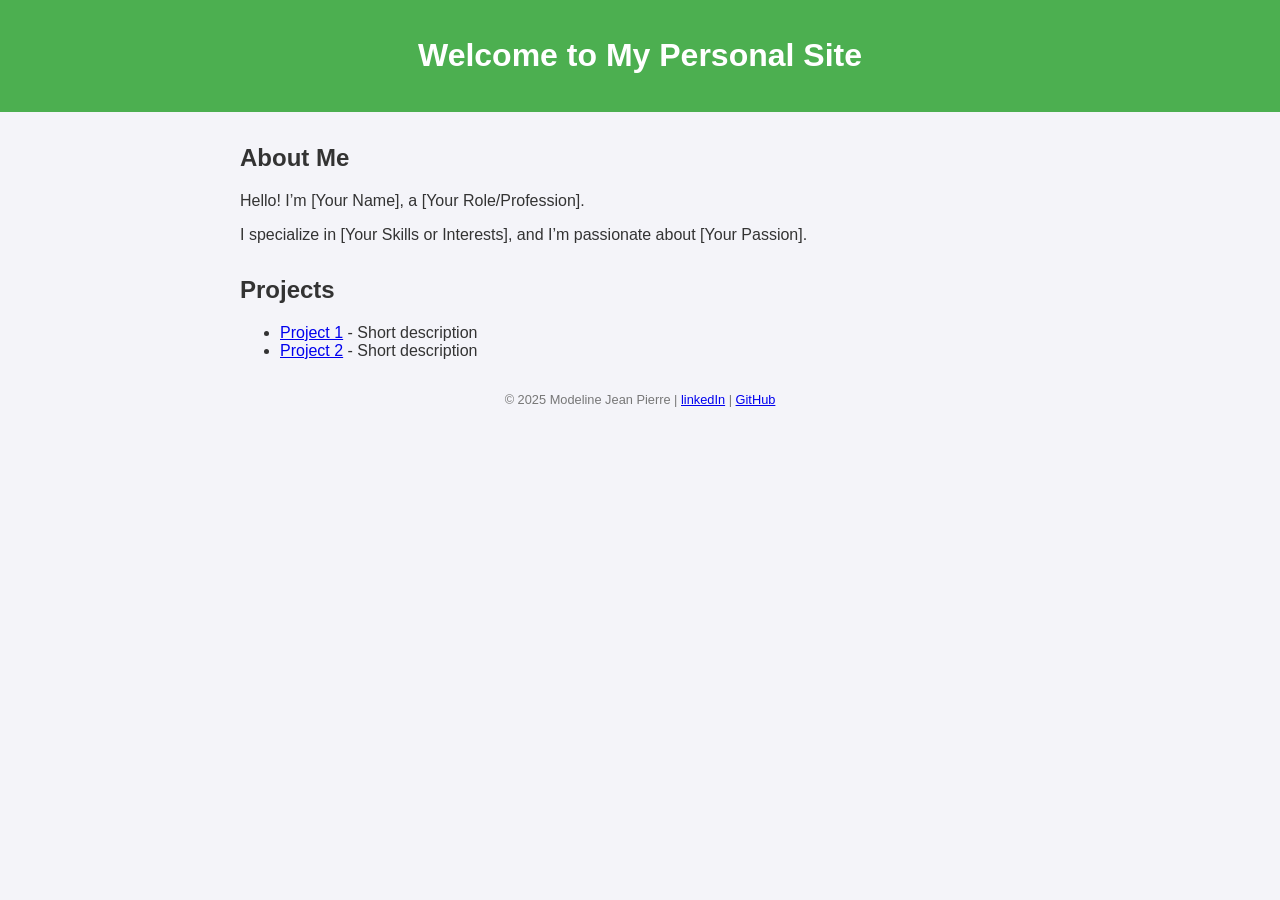
==== commit a27a67d8: "changes to html" ====
--- a/index.html
+++ b/index.html
@@ -1,114 +1,54 @@
-<!DOCTYPE HTML>
-<!--
-MJP
-last updated: july 12, 2024
--->
-<html lang="en">
-	<head>
-		<meta charset="UTF-8">
-		<meta name="viewport" content="width=device-width, initial-scale=1, user-scalable=no">
-		<title>MODELINE JEAN PIERRE</title>
-		<link rel="stylesheet" href="assets/css/main.css">
-	</head>
-	<body class="is-preload">
-
-		<!-- Header -->
-		<header id="header">
-			<div class="inner">
-				<a href="#" class="image avatar"><img src="images/ball.JPG" alt=""></a>
-				<h1>Hi, I'm <strong>Modeline</strong>, a graduate student in computer science<br>interested in AI use in assistive technology for medicine and daily use.</h1>
-			</div>
-		</header>
-
-		<!-- Main -->
-		<div id="main">
-
-			<!-- Section One - About Me -->
-			<section id="one">
-				<div class="content">
-					<header class="major">
-						<h2>About Me</h2>
-					</header>
-					<p>
-						I have a background in neuroscience and a passion for implementing technology in innovative ways. My technical skills include Python, specializing in machine learning and AI libraries, as well as proficiency in C/C++, and R for data science and analytics.
-					</p>
-					<p>
-						Currently, I am focused on exploring hands-on projects in assistive technology, aiming to make meaningful contributions through practical applications. I am open to collaborations and eager to delve deeper into research and development in this field.
-					</p>
-				</div>
-			</section>
-
-			<!-- Section Two - Recent Work -->
-			<section id="two">
-				<div class="content">
-					<header class="major">
-						<h2>Recent Work</h2>
-					</header>
-					<div class="col">
-						<article class="work-item">
-							<a href="images/booksrec.jpg" class="image fit thumb"><img src="images/booksrec.jpg" alt="Books Rec"></a>
-							<h3>Content-Based Recommender System</h3>
-							<p>
-								Developed a recommender system that provided personalized book recommendations by analyzing user input on book titles and ratings. Extracted the Goodreads dataset from Kaggle and used FuzzyWuzzy for flexible title matching. Integrated weighted genres into cosine similarity calculations to prioritize user-preferred book genres.
-							</p>
-							<p><strong>Tools used:</strong> Python (Pandas, NumPy, FuzzyWuzzy, Scikit-Learn)</p>
-						</article>
-						<article class="work-item">
-							<a href="images/elgammal.png" class="image fit thumb"><img src="images/elgammal.png" alt="ElGamal Encryption"></a>
-							<h3>ElGamal Encryption Project</h3>
-							<p>
-								Implemented the ElGamal encryption algorithm from scratch for a class project. Users can input plaintext for encryption and decryption, supporting 256-bit encryption. The project visually demonstrates encryption changes with different bit sizes while maintaining successful decryption of the text.
-							</p>
-							<p><strong>Tools used:</strong> Python, SymPy (for mathematical operations)</p>
-						</article>
-					</div>
-				</div>
-			</section>
-
-			<!-- Section Three - Disclaimer -->
-			<section id="three">
-				<div class="content">
-					<header class="major">
-						<h2>Disclaimer</h2>
-					</header>
-					<p>
-						The images used on this website are for illustrative purposes only. All rights to the original images belong to their respective copyright holders.
-					</p>
-				</div>
-			</section>
-
-		</div>
-		<!-- End Main -->
-
-		<!-- Footer -->
-		<footer id="footer">
-			<div class="inner">
-				<ul class="labeled-icons">
-					<li>
-						<h3 class="icon solid fa-home"><span class="label">Address</span></h3>
-						Boca Raton, FL <br>
-						United States
-					</li>
-					<li>
-						<h3 class="icon solid fa-envelope"><span class="label">Email</span></h3>
-						<a href="mailto:modelinejean2023@fau.edu">modelinejean2023@fau.edu</a>
-					</li>
-				</ul>
-			</div>
-		</footer>
-<!-- End Footer -->
-
-		<!-- End Footer -->
-
-		<!-- Scripts -->
-		<!-- Uncomment the following script tags if you need them -->
-		<!--
-		<script src="assets/js/jquery.min.js"></script>
-		<script src="assets/js/jquery.poptrox.min.js"></script>
-		<script src="assets/js/browser.min.js"></script>
-		<script src="assets/js/breakpoints.min.js"></script>
-		<script src="assets/js/util.js"></script>
-		<script src="assets/js/main.js"></script>
-		-->
-	</body>
-</html>
+<!DOCTYPE html>
+<html lang="en">
+<head>
+    <meta charset="UTF-8">
+    <meta name="viewport" content="width=device-width, initial-scale=1.0">
+    <title>Modeline</title>
+    <style>
+        body {
+            font-family: Arial, sans-serif;
+            margin: 0;
+            padding: 0;
+            background-color: #f4f4f9;
+            color: #333;
+        }
+        header {
+            background-color: #4CAF50;
+            color: white;
+            padding: 1rem 0;
+            text-align: center;
+        }
+        section {
+            max-width: 800px;
+            margin: 2rem auto;
+            padding: 0 1rem;
+        }
+        footer {
+            text-align: center;
+            margin-top: 2rem;
+            font-size: 0.8rem;
+            color: #777;
+        }
+    </style>
+</head>
+<body>
+    <header>
+        <h1>Welcome to My Personal Site</h1>
+    </header>
+    <section>
+        <h2>About Me</h2>
+        <p>Hello! I’m [Your Name], a [Your Role/Profession].</p>
+        <p>I specialize in [Your Skills or Interests], and I’m passionate about [Your Passion].</p>
+    </section>
+    <section>
+        <h2>Projects</h2>
+        <ul>
+            <li><a href="#">Project 1</a> - Short description</li>
+            <li><a href="#">Project 2</a> - Short description</li>
+        </ul>
+    </section>
+    <footer>
+        <p>© 2025 Modeline Jean Pierre | <a href="https://www.linkedin.com/in/modeline-jean-pierre-a9699016a/">linkedIn</a> | <a href="https://github.com/jpmode">GitHub</a></p>
+    </footer>
+</body>
+</html>
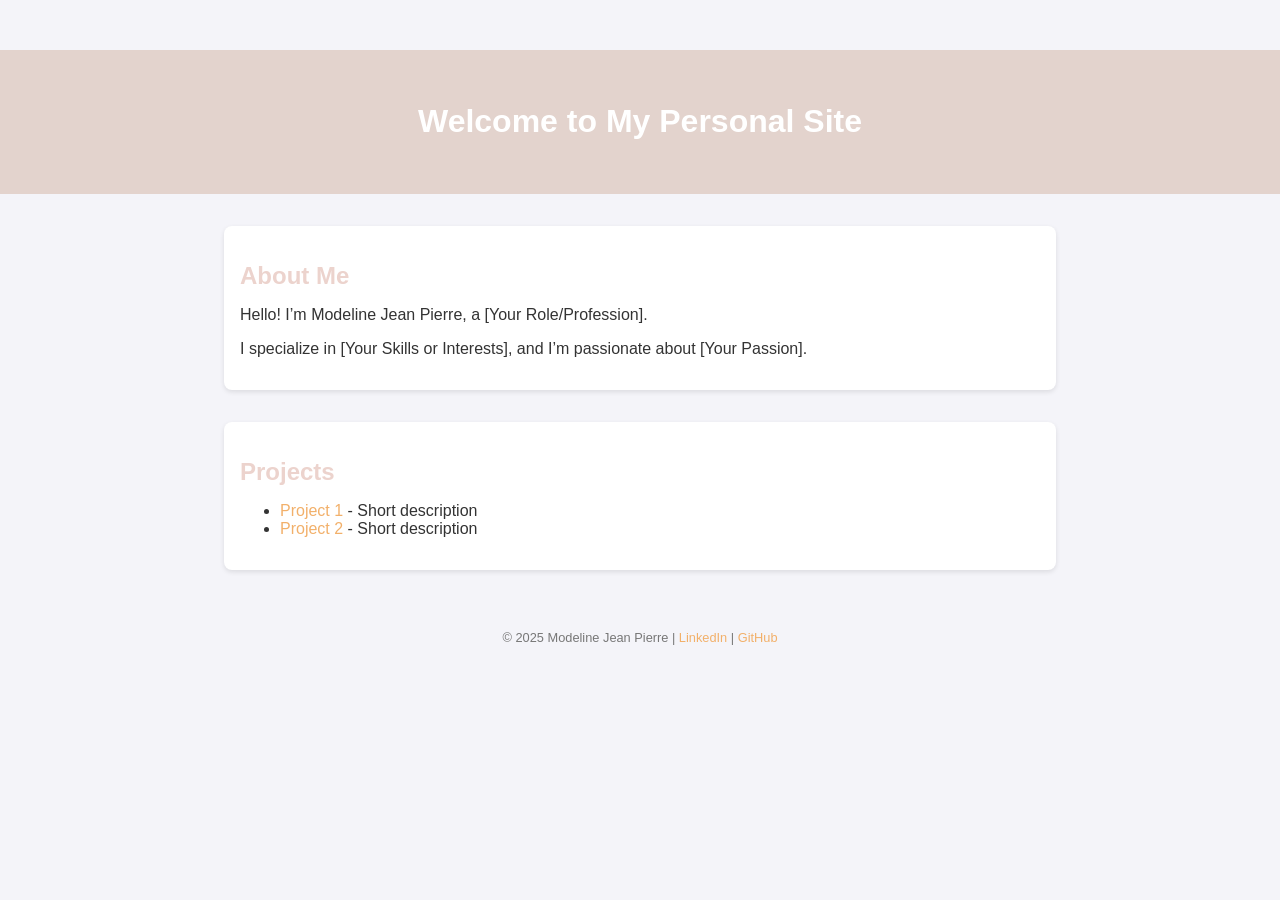
==== commit e9919cfa: "updates to style css" ====
--- a/index.html
+++ b/index.html
@@ -3,52 +3,46 @@
 <head>
     <meta charset="UTF-8">
     <meta name="viewport" content="width=device-width, initial-scale=1.0">
-    <title>Modeline</title>
-    <style>
-        body {
-            font-family: Arial, sans-serif;
-            margin: 0;
-            padding: 0;
-            background-color: #f4f4f9;
-            color: #333;
-        }
-        header {
-            background-color: #4CAF50;
-            color: white;
-            padding: 1rem 0;
-            text-align: center;
-        }
-        section {
-            max-width: 800px;
-            margin: 2rem auto;
-            padding: 0 1rem;
-        }
-        footer {
-            text-align: center;
-            margin-top: 2rem;
-            font-size: 0.8rem;
-            color: #777;
-        }
-    </style>
+    <title>Modeline Jean Pierre</title>
+    <link rel="stylesheet" href="style.css">
 </head>
 <body>
+    <!-- Navbar
+    <nav>
+        <ul>
+            <li><a href="#about">About</a></li>
+            <li><a href="#projects">Projects</a></li>
+            <li><a href="#contact">Contact</a></li>
+        </ul>
+    </nav> -->
+
+    <!-- Header Section -->
     <header>
         <h1>Welcome to My Personal Site</h1>
     </header>
-    <section>
+
+    <!-- About Section -->
+    <section id="about">
         <h2>About Me</h2>
-        <p>Hello! I’m [Your Name], a [Your Role/Profession].</p>
+        <p>Hello! I’m Modeline Jean Pierre, a [Your Role/Profession].</p>
         <p>I specialize in [Your Skills or Interests], and I’m passionate about [Your Passion].</p>
     </section>
-    <section>
+
+    <!-- Projects Section -->
+    <section id="projects">
         <h2>Projects</h2>
         <ul>
             <li><a href="#">Project 1</a> - Short description</li>
             <li><a href="#">Project 2</a> - Short description</li>
         </ul>
     </section>
-    <footer>
-        <p>© 2025 Modeline Jean Pierre | <a href="https://www.linkedin.com/in/modeline-jean-pierre-a9699016a/">linkedIn</a> | <a href="https://github.com/jpmode">GitHub</a></p>
+
+    <!-- Footer -->
+    <footer id="contact">
+        <p>© 2025 Modeline Jean Pierre | 
+            <a href="https://www.linkedin.com/in/modeline-jean-pierre-a9699016a/" target="_blank">LinkedIn</a> | 
+            <a href="https://github.com/jpmode" target="_blank">GitHub</a>
+        </p>
     </footer>
 </body>
 </html>
--- a/style.css
+++ b/style.css
@@ -0,0 +1,76 @@
+/* General styles */
+body {
+    font-family: Arial, sans-serif;
+    margin: 0;
+    padding: 0;
+    background-color: #f4f4f9;
+    color: #333;
+}
+a {
+    text-decoration: none;
+    color: #f2b06a;
+}
+a:hover {
+    text-decoration: underline;
+}
+
+/* Navbar styles */
+nav {
+    background-color: #333;
+    color: white;
+    padding: 0.5rem 1rem;
+    /* position: fixed; */
+    top: 0;
+    width: 100%;
+    z-index: 1000;
+    box-shadow: 0 2px 5px rgba(0, 0, 0, 0.2);
+}
+nav ul {
+    list-style: none;
+    display: flex;
+    justify-content: flex-end;
+    gap: 1rem;
+    margin: 0;
+}
+nav ul li {
+    display: inline;
+}
+nav ul li a {
+    color: white;
+    font-weight: bold;
+}
+
+/* Header styles */
+header {
+    background-color: #e3d3cd;
+    color: white;
+    padding: 2rem 0;
+    text-align: center;
+    margin-top: 50px; /* To avoid overlap with navbar */
+}
+
+/* Section styles */
+section {
+    max-width: 800px;
+    margin: 2rem auto;
+    padding: 1rem;
+    background: white;
+    border-radius: 8px;
+    box-shadow: 0 2px 5px rgba(0, 0, 0, 0.1);
+}
+section h2 {
+    margin-bottom: 1rem;
+    color: #ecd3cd;
+}
+section p, ul {
+    margin-bottom: 1rem;
+}
+
+/* Footer styles */
+footer {
+    text-align: center;
+    margin-top: 2rem;
+    padding: 1rem;
+    font-size: 0.8rem;
+    color: #777;
+}
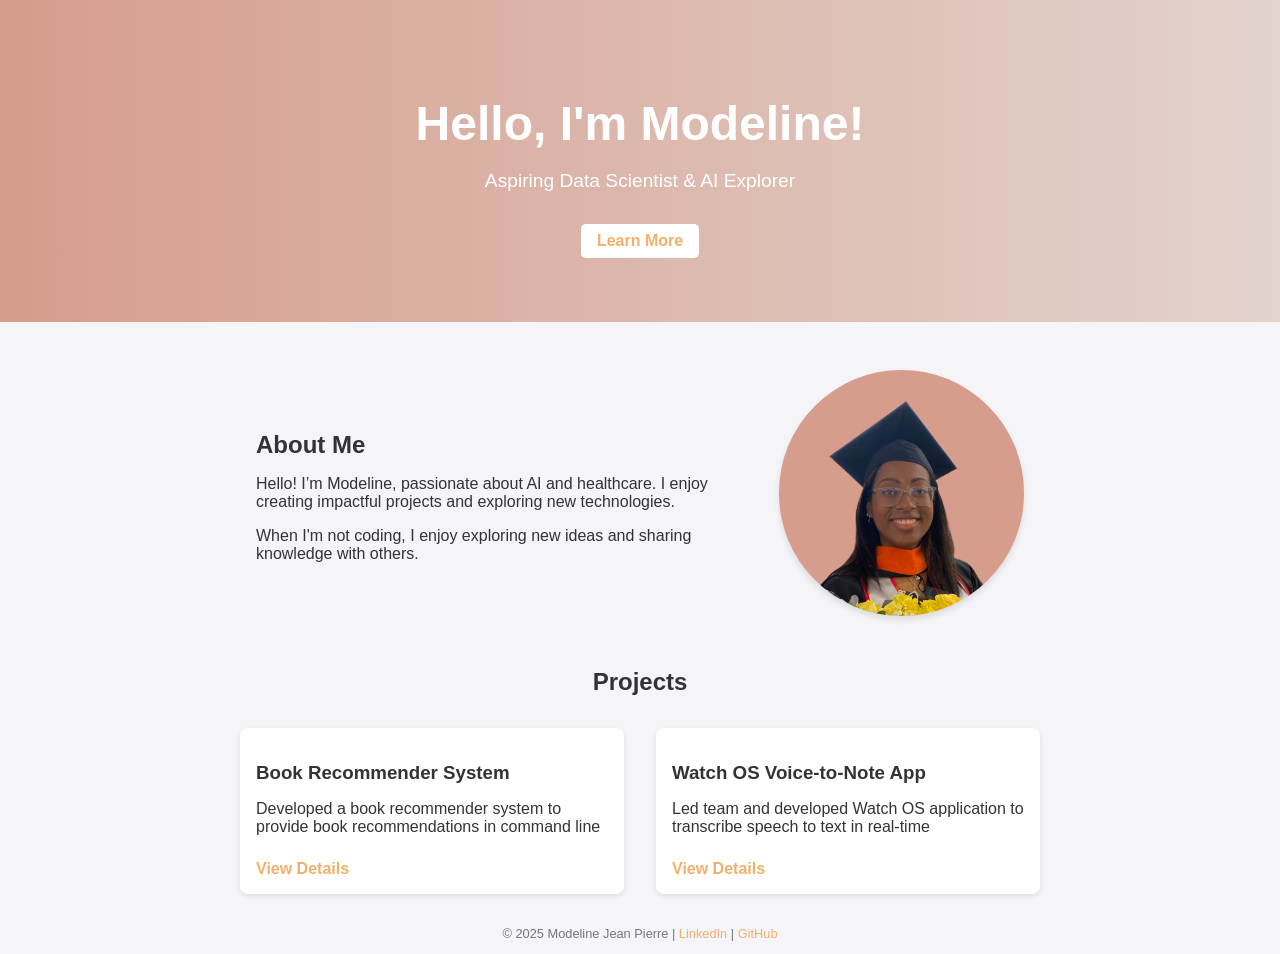
==== commit ce4b4389: "updates to style and links" ====
--- a/index.html
+++ b/index.html
@@ -7,42 +7,52 @@
     <link rel="stylesheet" href="style.css">
 </head>
 <body>
-    <!-- Navbar
-    <nav>
-        <ul>
-            <li><a href="#about">About</a></li>
-            <li><a href="#projects">Projects</a></li>
-            <li><a href="#contact">Contact</a></li>
-        </ul>
-    </nav> -->
-
-    <!-- Header Section -->
+    <!-- Hero Section -->
     <header>
-        <h1>Welcome to My Personal Site</h1>
+        <div class="hero">
+            <h1>Hello, I'm Modeline!</h1>
+            <p>Aspiring Data Scientist & AI Explorer</p>
+            <a href="#about" class="button">Learn More</a>
+        </div>
     </header>
 
-    <!-- About Section -->
+    <!-- About Me Section -->
     <section id="about">
-        <h2>About Me</h2>
-        <p>Hello! I’m Modeline Jean Pierre, a [Your Role/Profession].</p>
-        <p>I specialize in [Your Skills or Interests], and I’m passionate about [Your Passion].</p>
+        <div class="about-container">
+            <div class="about-text">
+                <h2>About Me</h2>
+                <p>Hello! I’m Modeline, passionate about AI and healthcare. I enjoy creating impactful projects and exploring new technologies.</p>
+                <p>When I'm not coding, I enjoy exploring new ideas and sharing knowledge with others.</p>
+            </div>
+            <div class="about-photo">
+                <img src="src/Neutral Pink Modern Circle Shape LinkedIn Profile Picture (1).png" alt="Photo of Modeline">
+            </div>
+        </div>
     </section>
 
     <!-- Projects Section -->
     <section id="projects">
-        <h2>Projects</h2>
-        <ul>
-            <li><a href="#">Project 1</a> - Short description</li>
-            <li><a href="#">Project 2</a> - Short description</li>
-        </ul>
+        <div class="projects-container">
+            <h2>Projects</h2>
+            <div class="projects-grid">
+                <div class="project-card">
+                    <h3>Book Recommender System</h3>
+                    <p>Developed a book recommender system to provide book recommendations in command line</p>
+                    <a href="https://github.com/jpmode/book-rec-system">View Details</a>
+                </div>
+                <div class="project-card">
+                    <h3>Watch OS Voice-to-Note App</h3>
+                    <p>Led team and developed Watch OS application to transcribe speech to text in real-time</p>
+                    <a href="https://github.com/jpmode/Say2TextApp">View Details</a>
+                </div>
+            </div>
+        </div>
     </section>
 
+
     <!-- Footer -->
-    <footer id="contact">
-        <p>© 2025 Modeline Jean Pierre | 
-            <a href="https://www.linkedin.com/in/modeline-jean-pierre-a9699016a/" target="_blank">LinkedIn</a> | 
-            <a href="https://github.com/jpmode" target="_blank">GitHub</a>
-        </p>
+    <footer>
+        <p>© 2025 Modeline Jean Pierre | <a href="https://www.linkedin.com/in/modeline-jean-pierre-a9699016a/">LinkedIn</a> | <a href="https://github.com/jpmode">GitHub</a></p>
     </footer>
 </body>
 </html>
--- a/style.css
+++ b/style.css
@@ -1,6 +1,6 @@
-/* General styles */
+/* General Styles */
 body {
-    font-family: Arial, sans-serif;
+    font-family: 'Poppins', sans-serif;
     margin: 0;
     padding: 0;
     background-color: #f4f4f9;
@@ -14,63 +14,116 @@
     text-decoration: underline;
 }
 
-/* Navbar styles */
-nav {
-    background-color: #333;
-    color: white;
-    padding: 0.5rem 1rem;
-    /* position: fixed; */
-    top: 0;
-    width: 100%;
-    z-index: 1000;
-    box-shadow: 0 2px 5px rgba(0, 0, 0, 0.2);
-}
-nav ul {
-    list-style: none;
-    display: flex;
-    justify-content: flex-end;
-    gap: 1rem;
-    margin: 0;
-}
-nav ul li {
-    display: inline;
-}
-nav ul li a {
-    color: white;
-    font-weight: bold;
+h1, h2 {
+    margin-bottom: 1rem;
 }
 
-/* Header styles */
-header {
-    background-color: #e3d3cd;
+/* Hero Section */
+.hero {
+    background: linear-gradient(to right, #d69c8c, #e3d3cd);
     color: white;
-    padding: 2rem 0;
+    padding: 4rem 1rem;
     text-align: center;
-    margin-top: 50px; /* To avoid overlap with navbar */
+}
+.hero h1 {
+    font-size: 3rem;
+    margin-bottom: 1rem;
+}
+.hero p {
+    font-size: 1.2rem;
+    margin-bottom: 2rem;
+}
+.hero .button {
+    display: inline-block;
+    background: white;
+    color: #f2b06a;
+    padding: 0.5rem 1rem;
+    border-radius: 5px;
+    text-decoration: none;
+    font-weight: bold;
+    transition: background-color 0.3s, color 0.3s;
+}
+.hero .button:hover {
+    background-color: #f4f4f9;
+    color: #e3d3cd;
 }
 
-/* Section styles */
-section {
+/* About Section */
+.about-container {
+    display: flex;
+    flex-wrap: wrap;
+    align-items: center;
+    gap: 2rem;
     max-width: 800px;
     margin: 2rem auto;
     padding: 1rem;
-    background: white;
+}
+.about-text {
+    flex: 2;
+}
+.about-photo {
+    flex: 1;
+}
+.about-photo img {
+    max-width: 100%;
+    border-radius: 50%;
+    box-shadow: 0 4px 6px rgba(0, 0, 0, 0.1);
+}
+
+/* General Section Styling */
+section {
+    margin: 2rem auto;
+    max-width: 800px;
+    padding: 0 1rem;
+}
+
+/* Projects Section */
+.projects-container {
+    text-align: left;
+}
+
+.projects-container h2 {
+    margin-bottom: 1rem;
+    text-align: center; /* Center-align the heading */
+}
+
+.projects-grid {
+    display: grid;
+    grid-template-columns: repeat(auto-fit, minmax(300px, 1fr));
+    gap: 2rem;
+    max-width: 800px;
+    margin: 2rem auto;
+}
+.project-card {
+    padding: 1rem;
+    background: #fff;
     border-radius: 8px;
     box-shadow: 0 2px 5px rgba(0, 0, 0, 0.1);
+    transition: transform 0.3s, box-shadow 0.3s;
 }
-section h2 {
-    margin-bottom: 1rem;
-    color: #ecd3cd;
+.project-card:hover {
+    transform: translateY(-5px);
+    box-shadow: 0 4px 10px rgba(0, 0, 0, 0.2);
 }
-section p, ul {
-    margin-bottom: 1rem;
+.project-card h3 {
+    margin-bottom: 0.5rem;
+}
+.project-card a {
+    display: inline-block;
+    margin-top: 0.5rem;
+    color: #f2b06a;
+    text-decoration: none;
+    font-weight: bold;
+    transition: color 0.3s;
+}
+.project-card a:hover {
+    color: #e3d3cd;
 }
 
-/* Footer styles */
+/* Footer */
 footer {
     text-align: center;
     margin-top: 2rem;
-    padding: 1rem;
     font-size: 0.8rem;
     color: #777;
 }
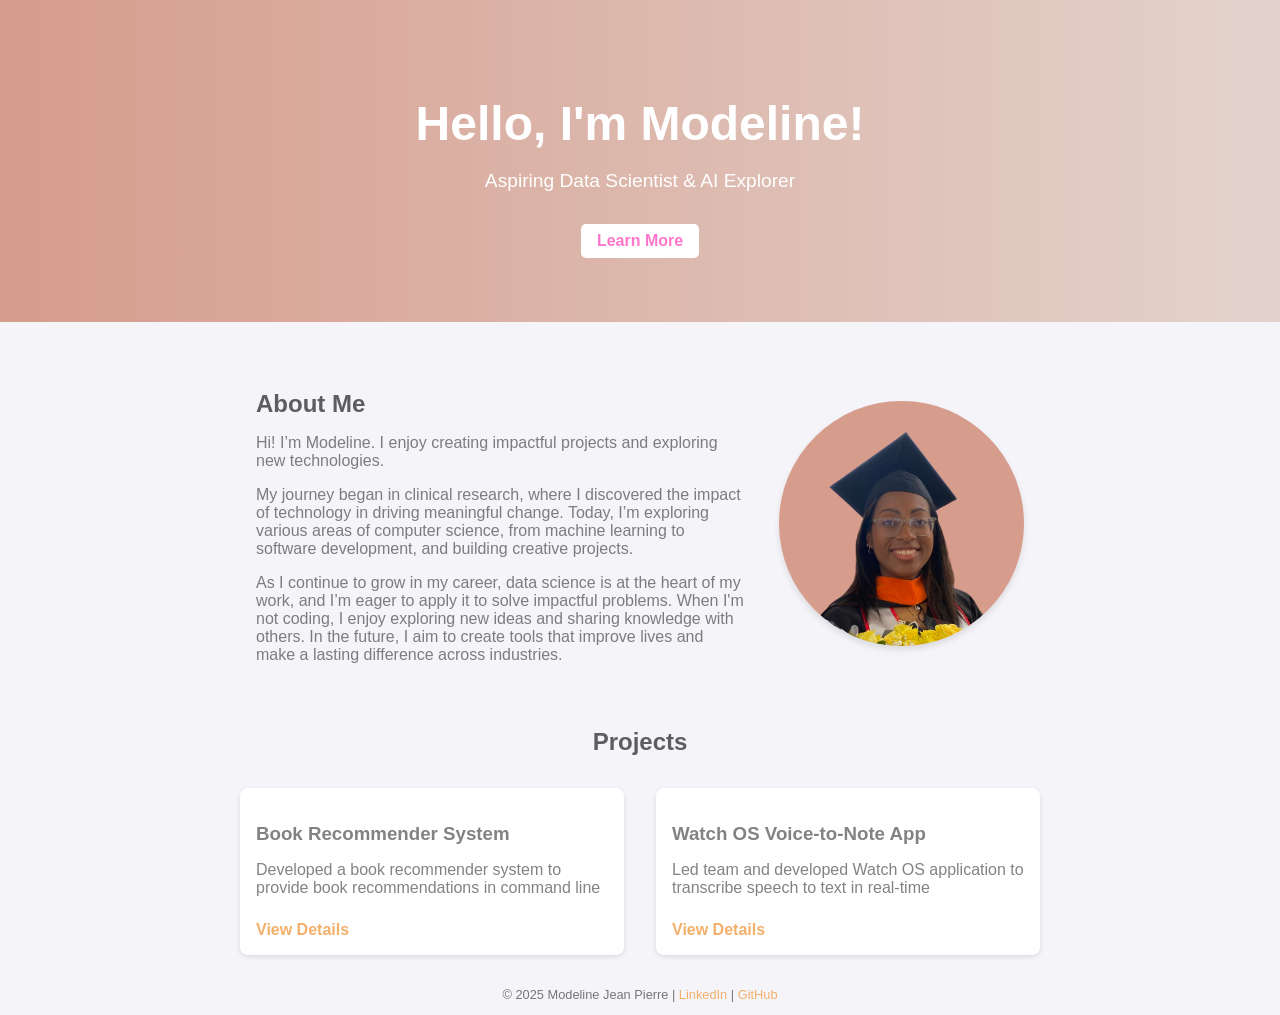
==== commit 11809ada: "update about me, changes to style" ====
--- a/index.html
+++ b/index.html
@@ -21,8 +21,16 @@
         <div class="about-container">
             <div class="about-text">
                 <h2>About Me</h2>
-                <p>Hello! I’m Modeline, passionate about AI and healthcare. I enjoy creating impactful projects and exploring new technologies.</p>
-                <p>When I'm not coding, I enjoy exploring new ideas and sharing knowledge with others.</p>
+                <p>Hi! I’m Modeline. I enjoy creating impactful projects and exploring new technologies.
+
+                </p>
+                <p>My journey began in clinical research, where I discovered the impact of technology in driving meaningful change. 
+                    Today, I’m exploring various areas of computer science, from machine learning to software development, and building creative projects.
+                
+                </p>
+                <p>As I continue to grow in my career, data science is at the heart of my work, and I’m eager to apply it to solve impactful problems. 
+                    When I'm not coding, I enjoy exploring new ideas and sharing knowledge with others. 
+                    In the future, I aim to create tools that improve lives and make a lasting difference across industries.</p>
             </div>
             <div class="about-photo">
                 <img src="src/Neutral Pink Modern Circle Shape LinkedIn Profile Picture (1).png" alt="Photo of Modeline">
--- a/style.css
+++ b/style.css
@@ -4,7 +4,7 @@
     margin: 0;
     padding: 0;
     background-color: #f4f4f9;
-    color: #333;
+    color: #0000007d;
 }
 a {
     text-decoration: none;
@@ -16,6 +16,10 @@
 
 h1, h2 {
     margin-bottom: 1rem;
+}
+
+h2 {
+    color: #0000009e;
 }
 
 /* Hero Section */
@@ -36,7 +40,7 @@
 .hero .button {
     display: inline-block;
     background: white;
-    color: #f2b06a;
+    color: #fe66c4e2;
     padding: 0.5rem 1rem;
     border-radius: 5px;
     text-decoration: none;
@@ -45,7 +49,7 @@
 }
 .hero .button:hover {
     background-color: #f4f4f9;
-    color: #e3d3cd;
+    color: #f2b06a;
 }
 
 /* About Section */
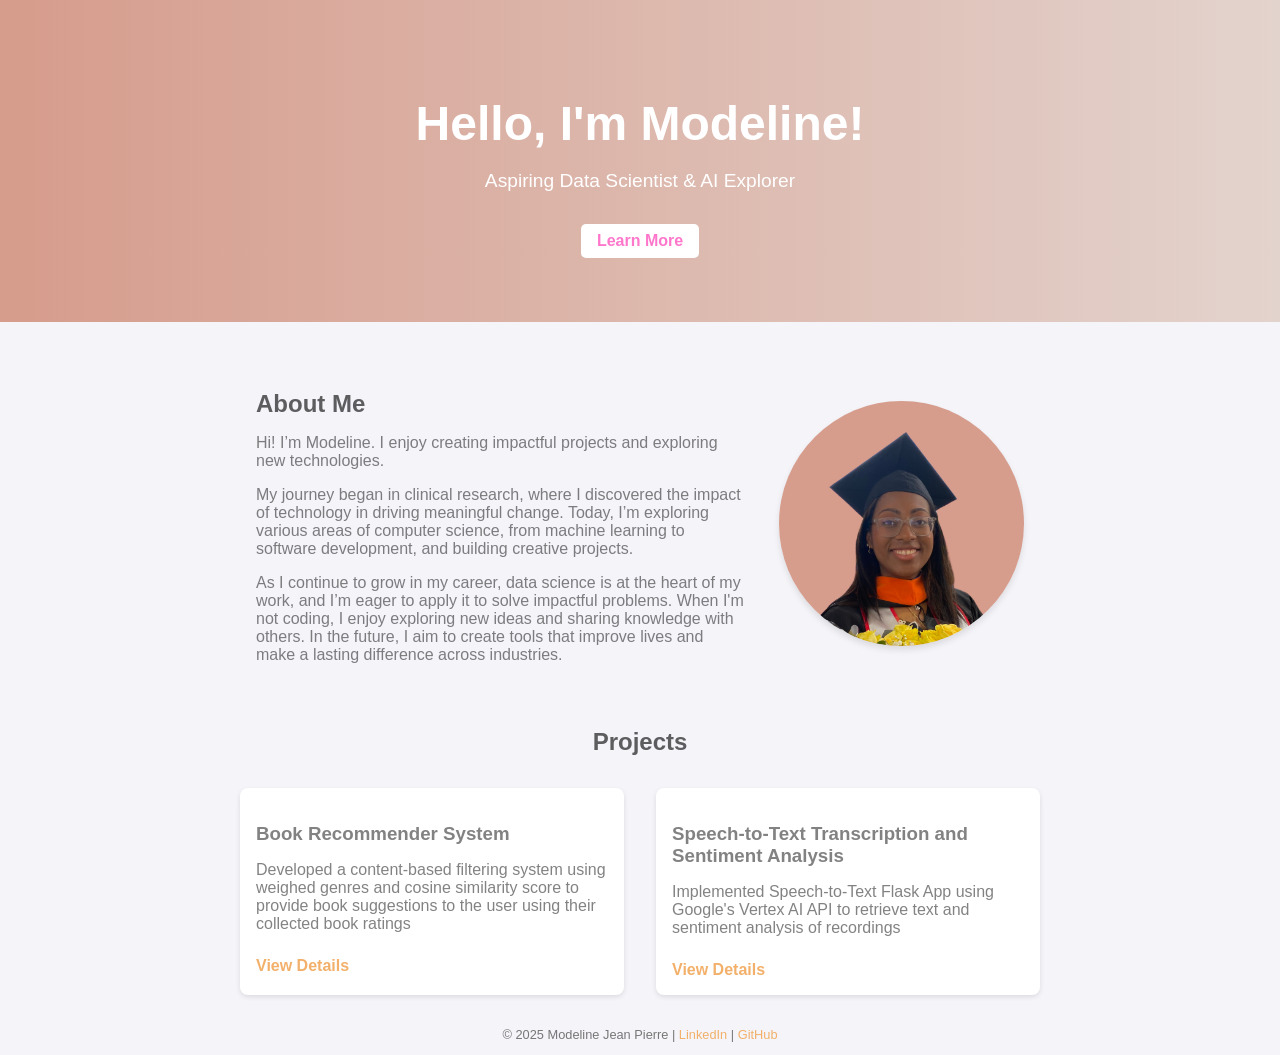
==== commit 30d5cf3a: "update project list" ====
--- a/index.html
+++ b/index.html
@@ -45,14 +45,19 @@
             <div class="projects-grid">
                 <div class="project-card">
                     <h3>Book Recommender System</h3>
-                    <p>Developed a book recommender system to provide book recommendations in command line</p>
+                    <p>Developed a content-based filtering system using weighed genres and cosine similarity score to provide book suggestions to the user using their collected book ratings</p>
                     <a href="https://github.com/jpmode/book-rec-system">View Details</a>
                 </div>
                 <div class="project-card">
+                    <h3>Speech-to-Text Transcription and Sentiment Analysis</h3>
+                    <p>Implemented Speech-to-Text Flask App using Google's Vertex AI API  to retrieve text and sentiment analysis of recordings</p>
+                    <a href="https://github.com/jpmode/speech-to-text-convoai">View Details</a>
+                </div>
+                <!-- <div class="project-card">
                     <h3>Watch OS Voice-to-Note App</h3>
                     <p>Led team and developed Watch OS application to transcribe speech to text in real-time</p>
                     <a href="https://github.com/jpmode/Say2TextApp">View Details</a>
-                </div>
+                </div> -->
             </div>
         </div>
     </section>
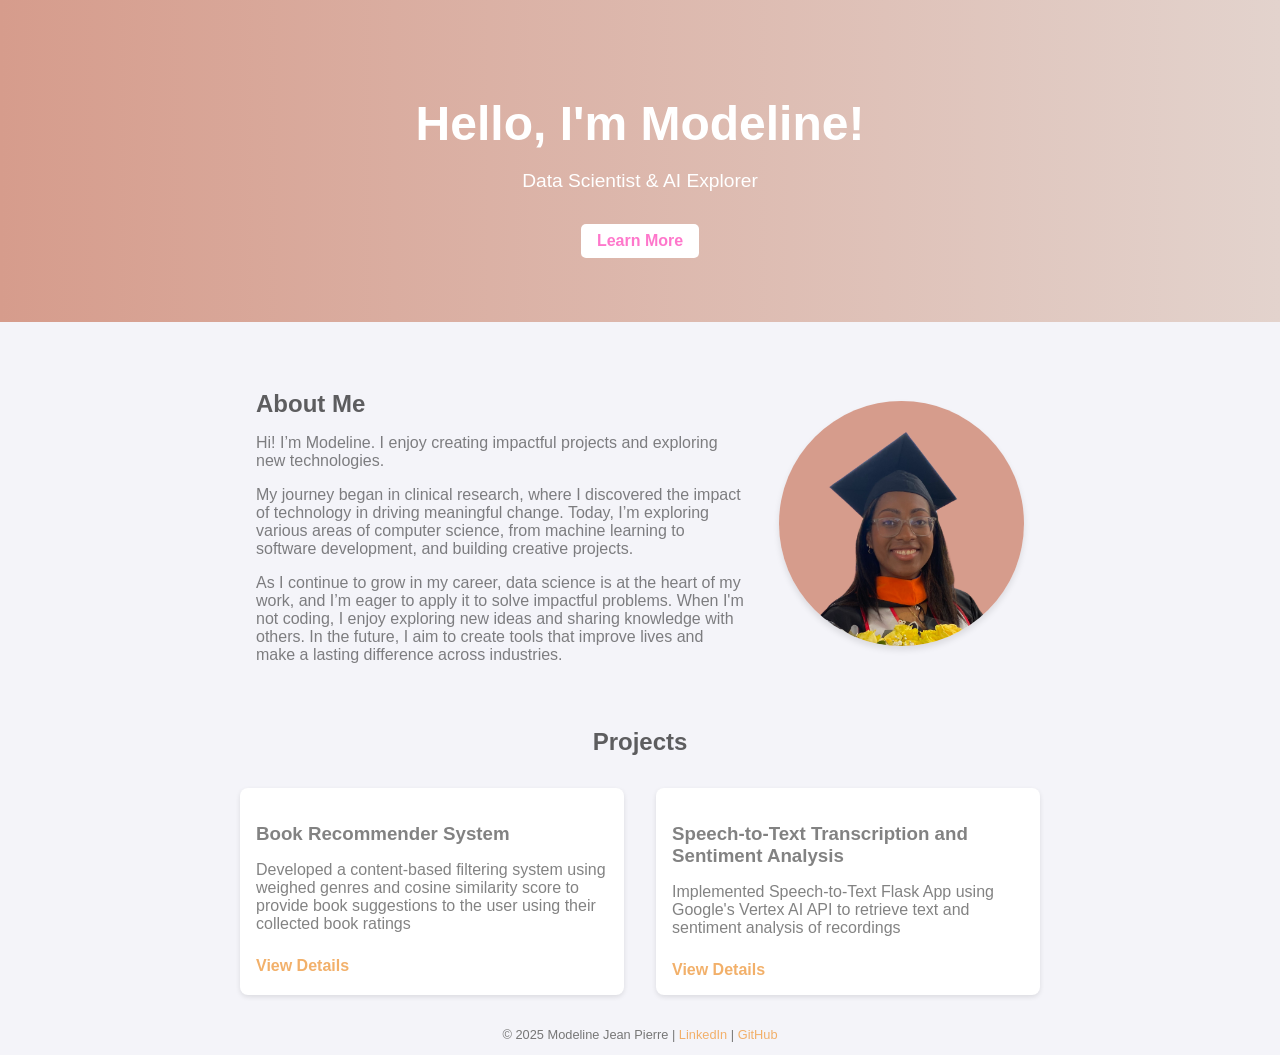
==== commit 11afafdf: "title edit" ====
--- a/index.html
+++ b/index.html
@@ -11,7 +11,7 @@
     <header>
         <div class="hero">
             <h1>Hello, I'm Modeline!</h1>
-            <p>Aspiring Data Scientist & AI Explorer</p>
+            <p>Data Scientist & AI Explorer</p>
             <a href="#about" class="button">Learn More</a>
         </div>
     </header>
